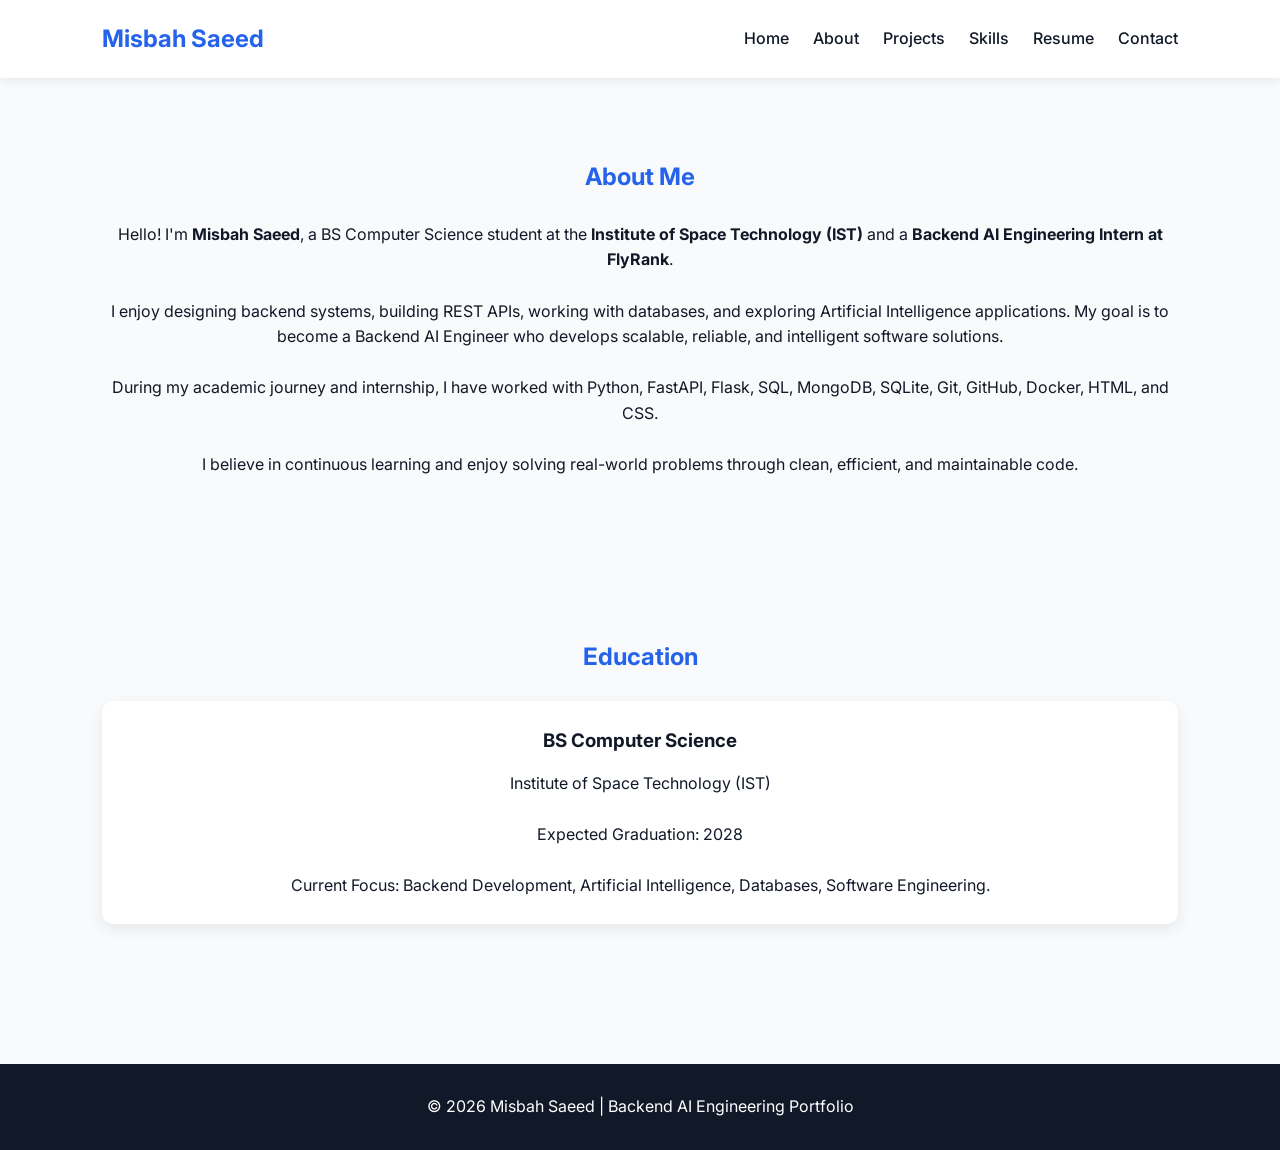
==== about.html @ 646f5def "Update portfolio website with professional content" ====
<!DOCTYPE html>
<html lang="en">
<head>
    <meta charset="UTF-8">
    <meta name="viewport" content="width=device-width, initial-scale=1.0">
    <title>About | Misbah Saeed</title>

    <link rel="stylesheet" href="style.css">

    <link rel="preconnect" href="https://fonts.googleapis.com">
    <link rel="preconnect" href="https://fonts.gstatic.com" crossorigin>

    <link href="https://fonts.googleapis.com/css2?family=Inter:wght@300;400;500;600;700&display=swap" rel="stylesheet">
</head>

<body>

<header>

    <div class="logo">Misbah Saeed</div>

    <nav>
        <a href="index.html">Home</a>
        <a href="about.html">About</a>
        <a href="projects.html">Projects</a>
        <a href="skills.html">Skills</a>
        <a href="resume.html">Resume</a>
        <a href="contact.html">Contact</a>
    </nav>

</header>


<section class="about-preview">

    <h2>About Me</h2>

    <p>

        Hello! I'm <strong>Misbah Saeed</strong>, a BS Computer Science student at the
        <strong>Institute of Space Technology (IST)</strong> and a
        <strong>Backend AI Engineering Intern at FlyRank</strong>.

    </p>

    <br>

    <p>

        I enjoy designing backend systems, building REST APIs, working with
        databases, and exploring Artificial Intelligence applications.

        My goal is to become a Backend AI Engineer who develops scalable,
        reliable, and intelligent software solutions.

    </p>

    <br>

    <p>

        During my academic journey and internship, I have worked with
        Python, FastAPI, Flask, SQL, MongoDB, SQLite, Git, GitHub,
        Docker, HTML, and CSS.

    </p>

    <br>

    <p>

        I believe in continuous learning and enjoy solving real-world
        problems through clean, efficient, and maintainable code.

    </p>

</section>


<section class="featured-projects">

    <h2>Education</h2>

    <div class="card">

        <h3>BS Computer Science</h3>

        <p>

            Institute of Space Technology (IST)

            <br><br>

            Expected Graduation: 2028

            <br><br>

            Current Focus:
            Backend Development,
            Artificial Intelligence,
            Databases,
            Software Engineering.

        </p>

    </div>

</section>


<footer>

    <p>

        © 2026 Misbah Saeed |
        Backend AI Engineering Portfolio

    </p>

</footer>

<script src="script.js"></script>

</body>
</html>
---- style.css ----
*{
    margin:0;
    padding:0;
    box-sizing:border-box;
    font-family:'Inter',sans-serif;
}

body{
    background:#F9FAFB;
    color:#111827;
    line-height:1.6;
}

header{
    display:flex;
    justify-content:space-between;
    align-items:center;
    padding:20px 8%;
    background:#ffffff;
    box-shadow:0 2px 10px rgba(0,0,0,.08);
    position:sticky;
    top:0;
    z-index:1000;
}

.logo{
    font-size:24px;
    font-weight:700;
    color:#2563EB;
}

nav a{
    text-decoration:none;
    margin-left:20px;
    color:#111827;
    font-weight:500;
    transition:.3s;
}

nav a:hover{
    color:#2563EB;
}

.hero{
    min-height:90vh;
    display:flex;
    align-items:center;
    justify-content:center;
    text-align:center;
    padding:50px 8%;
}

.hero h1{
    font-size:52px;
    margin-bottom:10px;
}

.hero h1 span{
    color:#2563EB;
}

.hero h2{
    color:#06B6D4;
    margin-bottom:20px;
}

.hero p{
    max-width:700px;
    margin:auto;
    margin-bottom:30px;
    font-size:18px;
}

.buttons{
    display:flex;
    justify-content:center;
    gap:15px;
    flex-wrap:wrap;
}

.btn{
    background:#2563EB;
    color:white;
    padding:12px 28px;
    text-decoration:none;
    border-radius:8px;
    transition:.3s;
}

.btn:hover{
    background:#1D4ED8;
}

.btn-outline{
    border:2px solid #2563EB;
    color:#2563EB;
    padding:12px 28px;
    text-decoration:none;
    border-radius:8px;
    transition:.3s;
}

.btn-outline:hover{
    background:#2563EB;
    color:white;
}

.about-preview,
.featured-projects,
.skills-preview{
    padding:80px 8%;
    text-align:center;
}

.about-preview h2,
.featured-projects h2,
.skills-preview h2{
    margin-bottom:25px;
    color:#2563EB;
}

.project-grid{
    display:grid;
    grid-template-columns:repeat(auto-fit,minmax(260px,1fr));
    gap:25px;
    margin-top:40px;
}

.card{
    background:white;
    padding:25px;
    border-radius:12px;
    box-shadow:0 5px 15px rgba(0,0,0,.08);
    transition:.3s;
}

.card:hover{
    transform:translateY(-8px);
}

.card h3{
    margin-bottom:15px;
}

.skills{
    display:flex;
    justify-content:center;
    gap:15px;
    flex-wrap:wrap;
    margin-top:30px;
}

.skills span{
    background:#2563EB;
    color:white;
    padding:10px 18px;
    border-radius:25px;
    font-size:15px;
}

footer{
    background:#111827;
    color:white;
    text-align:center;
    padding:30px;
    margin-top:60px;
}

@media(max-width:768px){

header{
    flex-direction:column;
}

nav{
    margin-top:15px;
}

nav a{
    display:inline-block;
    margin:8px;
}

.hero h1{
    font-size:36px;
}

.hero p{
    font-size:16px;
}

}
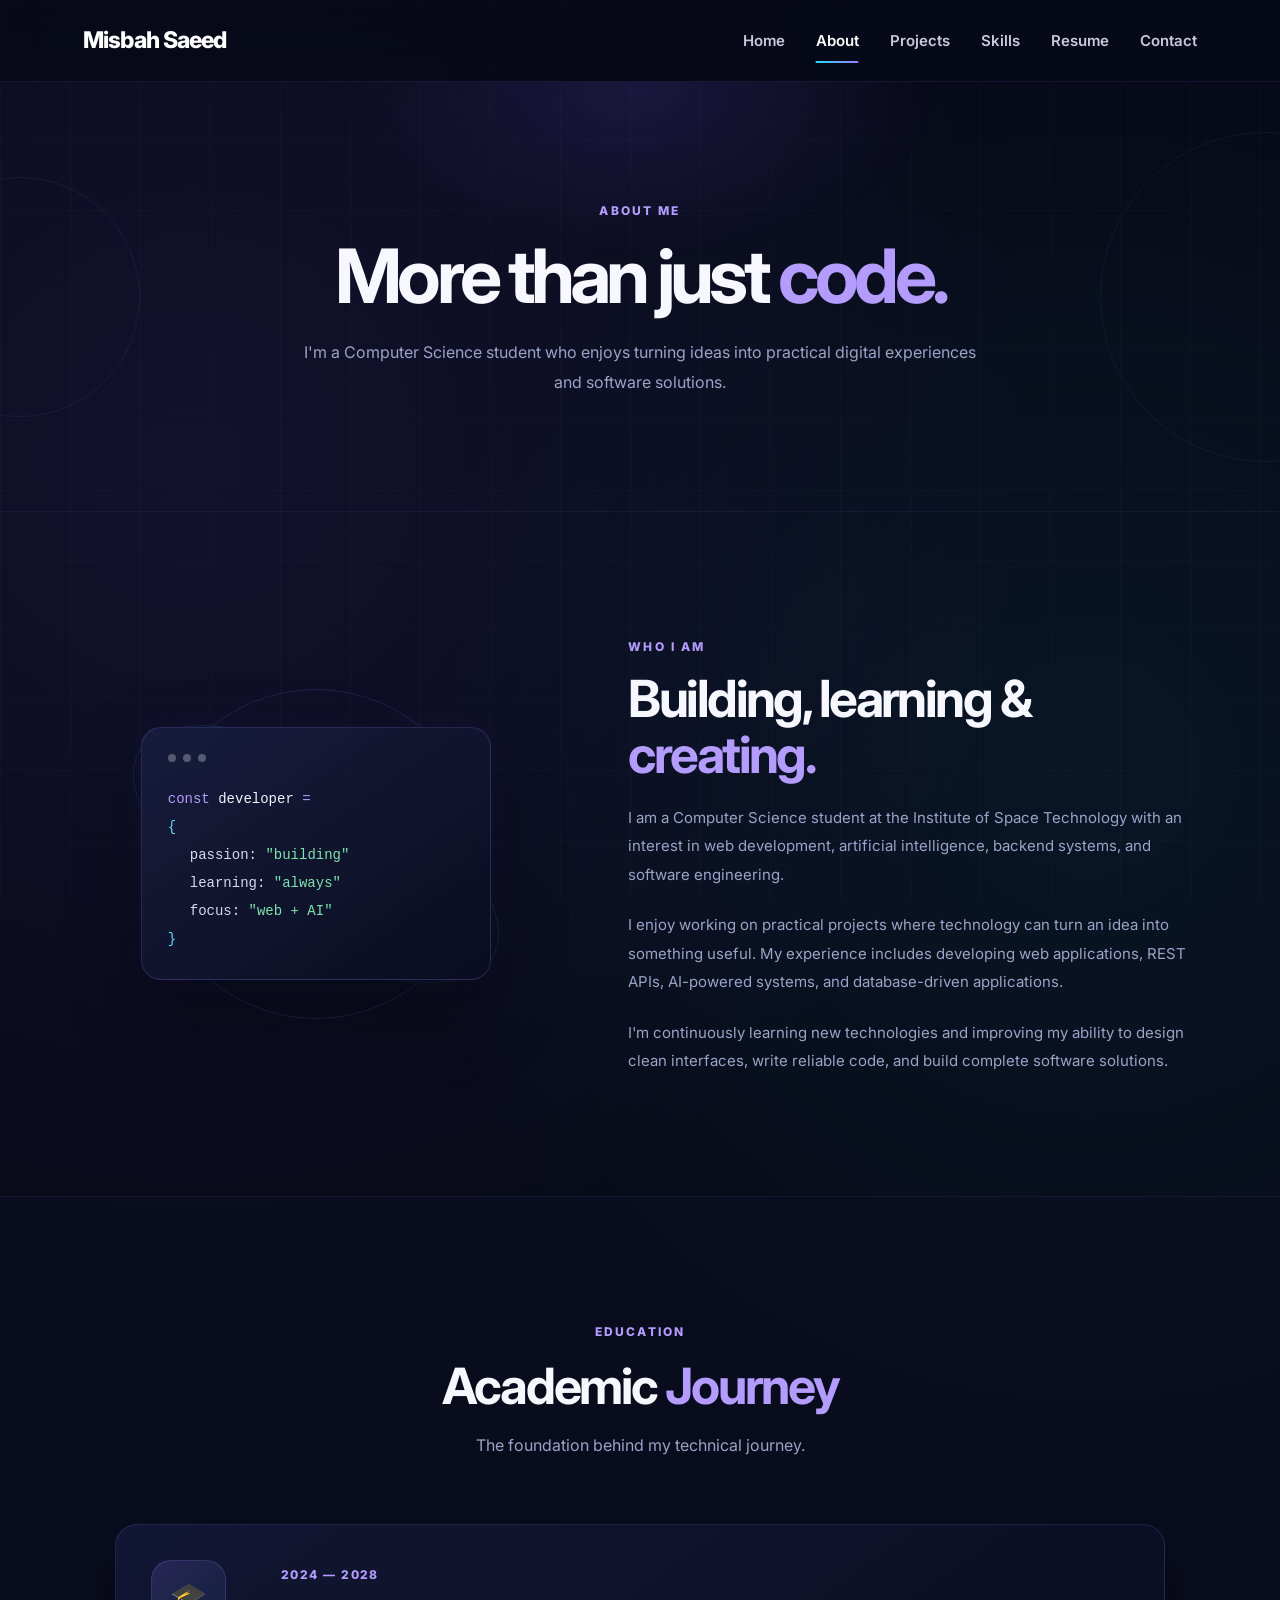
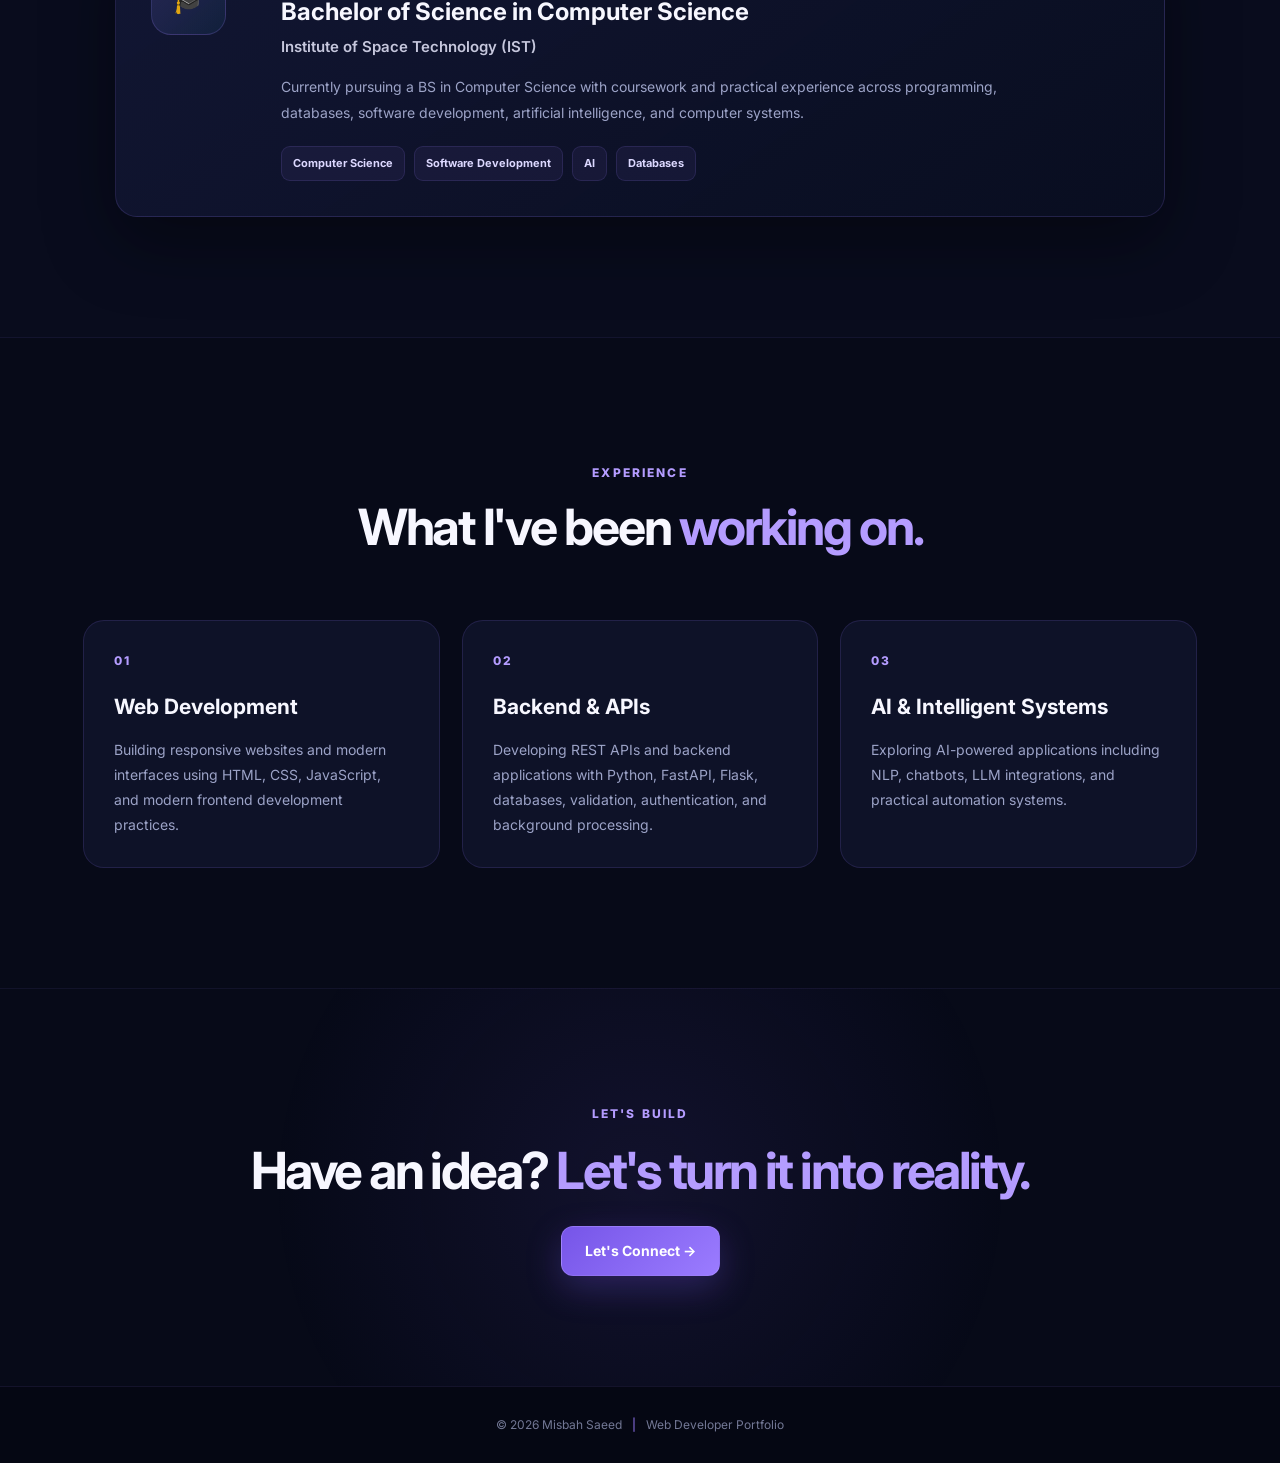
==== commit aa499fe8: "Finalize portfolio design and resume download" ====
--- a/about.html
+++ b/about.html
@@ -1,27 +1,36 @@
 <!DOCTYPE html>
 <html lang="en">
+
 <head>
     <meta charset="UTF-8">
     <meta name="viewport" content="width=device-width, initial-scale=1.0">
+
     <title>About | Misbah Saeed</title>
 
-    <link rel="stylesheet" href="style.css">
+    <meta name="description"
+        content="Learn more about Misbah Saeed, a Computer Science student interested in web development, AI, and software engineering.">
 
     <link rel="preconnect" href="https://fonts.googleapis.com">
     <link rel="preconnect" href="https://fonts.gstatic.com" crossorigin>
 
-    <link href="https://fonts.googleapis.com/css2?family=Inter:wght@300;400;500;600;700&display=swap" rel="stylesheet">
+    <link
+        href="https://fonts.googleapis.com/css2?family=Inter:wght@300;400;500;600;700;800&display=swap"
+        rel="stylesheet">
+
+    <link rel="stylesheet" href="style.css">
 </head>
 
 <body>
 
 <header>
 
-    <div class="logo">Misbah Saeed</div>
+    <a href="index.html" class="logo">
+        Misbah Saeed
+    </a>
 
     <nav>
         <a href="index.html">Home</a>
-        <a href="about.html">About</a>
+        <a href="about.html" class="active">About</a>
         <a href="projects.html">Projects</a>
         <a href="skills.html">Skills</a>
         <a href="resume.html">Resume</a>
@@ -31,95 +40,317 @@
 </header>
 
 
-<section class="about-preview">
-
-    <h2>About Me</h2>
+<main>
+
+    <!-- PAGE HERO -->
+
+    <section class="inner-hero">
+
+        <div class="inner-hero-glow"></div>
+
+        <div class="page-orb orb-a"></div>
+        <div class="page-orb orb-b"></div>
+
+        <div class="inner-hero-content">
+
+            <span class="section-label">
+                ABOUT ME
+            </span>
+
+            <h1>
+                More than just
+                <span>code.</span>
+            </h1>
+
+            <p>
+                I'm a Computer Science student who enjoys turning ideas
+                into practical digital experiences and software solutions.
+            </p>
+
+        </div>
+
+    </section>
+
+
+    <!-- INTRODUCTION -->
+
+    <section class="about-main">
+
+        <div class="about-grid">
+
+            <div class="about-visual">
+
+                <div class="about-orbit orbit-a"></div>
+                <div class="about-orbit orbit-b"></div>
+
+                <div class="code-card">
+
+                    <div class="code-dots">
+                        <span></span>
+                        <span></span>
+                        <span></span>
+                    </div>
+
+                    <div class="code-content">
+                        <span class="code-purple">const</span>
+                        <span class="code-white"> developer </span>
+                        <span class="code-purple">=</span>
+                        <br>
+
+                        <span class="code-blue">{
+                        </span>
+
+                        <br>
+
+                        <span class="code-indent">
+                            passion:
+                            <span class="code-green">
+                                "building"
+                            </span>
+                        </span>
+
+                        <br>
+
+                        <span class="code-indent">
+                            learning:
+                            <span class="code-green">
+                                "always"
+                            </span>
+                        </span>
+
+                        <br>
+
+                        <span class="code-indent">
+                            focus:
+                            <span class="code-green">
+                                "web + AI"
+                            </span>
+                        </span>
+
+                        <br>
+
+                        <span class="code-blue">
+                            }
+                        </span>
+                    </div>
+
+                </div>
+
+            </div>
+
+
+            <div class="about-text">
+
+                <span class="section-label">
+                    WHO I AM
+                </span>
+
+                <h2>
+                    Building, learning &
+                    <span>creating.</span>
+                </h2>
+
+                <p>
+                    I am a Computer Science student at the Institute of
+                    Space Technology with an interest in web development,
+                    artificial intelligence, backend systems, and
+                    software engineering.
+                </p>
+
+                <p>
+                    I enjoy working on practical projects where technology
+                    can turn an idea into something useful. My experience
+                    includes developing web applications, REST APIs,
+                    AI-powered systems, and database-driven applications.
+                </p>
+
+                <p>
+                    I'm continuously learning new technologies and improving
+                    my ability to design clean interfaces, write reliable
+                    code, and build complete software solutions.
+                </p>
+
+            </div>
+
+        </div>
+
+    </section>
+
+
+    <!-- EDUCATION -->
+
+    <section class="education-section">
+
+        <div class="section-heading">
+
+            <span class="section-label">
+                EDUCATION
+            </span>
+
+            <h2>
+                Academic <span>Journey</span>
+            </h2>
+
+            <p>
+                The foundation behind my technical journey.
+            </p>
+
+        </div>
+
+
+        <div class="education-card">
+
+            <div class="education-icon">
+                <span>🎓</span>
+            </div>
+
+            <div class="education-content">
+
+                <span class="education-year">
+                    2024 — 2028
+                </span>
+
+                <h3>
+                    Bachelor of Science in Computer Science
+                </h3>
+
+                <h4>
+                    Institute of Space Technology (IST)
+                </h4>
+
+                <p>
+                    Currently pursuing a BS in Computer Science with
+                    coursework and practical experience across programming,
+                    databases, software development, artificial intelligence,
+                    and computer systems.
+                </p>
+
+                <div class="education-tags">
+                    <span>Computer Science</span>
+                    <span>Software Development</span>
+                    <span>AI</span>
+                    <span>Databases</span>
+                </div>
+
+            </div>
+
+        </div>
+
+    </section>
+
+
+    <!-- EXPERIENCE -->
+
+    <section class="experience-section">
+
+        <div class="section-heading">
+
+            <span class="section-label">
+                EXPERIENCE
+            </span>
+
+            <h2>
+                What I've been
+                <span>working on.</span>
+            </h2>
+
+        </div>
+
+
+        <div class="experience-grid">
+
+            <article class="experience-card">
+
+                <div class="experience-number">
+                    01
+                </div>
+
+                <h3>
+                    Web Development
+                </h3>
+
+                <p>
+                    Building responsive websites and modern interfaces
+                    using HTML, CSS, JavaScript, and modern frontend
+                    development practices.
+                </p>
+
+            </article>
+
+
+            <article class="experience-card">
+
+                <div class="experience-number">
+                    02
+                </div>
+
+                <h3>
+                    Backend & APIs
+                </h3>
+
+                <p>
+                    Developing REST APIs and backend applications with
+                    Python, FastAPI, Flask, databases, validation,
+                    authentication, and background processing.
+                </p>
+
+            </article>
+
+
+            <article class="experience-card">
+
+                <div class="experience-number">
+                    03
+                </div>
+
+                <h3>
+                    AI & Intelligent Systems
+                </h3>
+
+                <p>
+                    Exploring AI-powered applications including NLP,
+                    chatbots, LLM integrations, and practical automation
+                    systems.
+                </p>
+
+            </article>
+
+        </div>
+
+    </section>
+
+
+    <!-- CTA -->
+
+    <section class="page-cta">
+
+        <span class="section-label">
+            LET'S BUILD
+        </span>
+
+        <h2>
+            Have an idea?
+            <span>Let's turn it into reality.</span>
+        </h2>
+
+        <a href="contact.html" class="btn">
+            Let's Connect →
+        </a>
+
+    </section>
+
+</main>
+
+
+<footer>
 
     <p>
-
-        Hello! I'm <strong>Misbah Saeed</strong>, a BS Computer Science student at the
-        <strong>Institute of Space Technology (IST)</strong> and a
-        <strong>Backend AI Engineering Intern at FlyRank</strong>.
-
+        © 2026 Misbah Saeed
+        <span>|</span>
+        Web Developer Portfolio
     </p>
 
-    <br>
-
-    <p>
-
-        I enjoy designing backend systems, building REST APIs, working with
-        databases, and exploring Artificial Intelligence applications.
-
-        My goal is to become a Backend AI Engineer who develops scalable,
-        reliable, and intelligent software solutions.
-
-    </p>
-
-    <br>
-
-    <p>
-
-        During my academic journey and internship, I have worked with
-        Python, FastAPI, Flask, SQL, MongoDB, SQLite, Git, GitHub,
-        Docker, HTML, and CSS.
-
-    </p>
-
-    <br>
-
-    <p>
-
-        I believe in continuous learning and enjoy solving real-world
-        problems through clean, efficient, and maintainable code.
-
-    </p>
-
-</section>
-
-
-<section class="featured-projects">
-
-    <h2>Education</h2>
-
-    <div class="card">
-
-        <h3>BS Computer Science</h3>
-
-        <p>
-
-            Institute of Space Technology (IST)
-
-            <br><br>
-
-            Expected Graduation: 2028
-
-            <br><br>
-
-            Current Focus:
-            Backend Development,
-            Artificial Intelligence,
-            Databases,
-            Software Engineering.
-
-        </p>
-
-    </div>
-
-</section>
-
-
-<footer>
-
-    <p>
-
-        © 2026 Misbah Saeed |
-        Backend AI Engineering Portfolio
-
-    </p>
-
 </footer>
-
-<script src="script.js"></script>
 
 </body>
 </html>
--- a/style.css
+++ b/style.css
@@ -1,192 +1,3698 @@
-*{
-    margin:0;
-    padding:0;
-    box-sizing:border-box;
-    font-family:'Inter',sans-serif;
-}
-
-body{
-    background:#F9FAFB;
-    color:#111827;
-    line-height:1.6;
-}
-
-header{
-    display:flex;
-    justify-content:space-between;
-    align-items:center;
-    padding:20px 8%;
-    background:#ffffff;
-    box-shadow:0 2px 10px rgba(0,0,0,.08);
-    position:sticky;
-    top:0;
-    z-index:1000;
-}
-
-.logo{
-    font-size:24px;
-    font-weight:700;
-    color:#2563EB;
-}
-
-nav a{
-    text-decoration:none;
-    margin-left:20px;
-    color:#111827;
-    font-weight:500;
-    transition:.3s;
-}
-
-nav a:hover{
-    color:#2563EB;
-}
-
-.hero{
-    min-height:90vh;
-    display:flex;
-    align-items:center;
-    justify-content:center;
-    text-align:center;
-    padding:50px 8%;
-}
-
-.hero h1{
-    font-size:52px;
-    margin-bottom:10px;
-}
-
-.hero h1 span{
-    color:#2563EB;
-}
-
-.hero h2{
-    color:#06B6D4;
-    margin-bottom:20px;
-}
-
-.hero p{
-    max-width:700px;
-    margin:auto;
-    margin-bottom:30px;
-    font-size:18px;
-}
-
-.buttons{
-    display:flex;
-    justify-content:center;
-    gap:15px;
-    flex-wrap:wrap;
-}
-
-.btn{
-    background:#2563EB;
-    color:white;
-    padding:12px 28px;
-    text-decoration:none;
-    border-radius:8px;
-    transition:.3s;
-}
-
-.btn:hover{
-    background:#1D4ED8;
-}
-
-.btn-outline{
-    border:2px solid #2563EB;
-    color:#2563EB;
-    padding:12px 28px;
-    text-decoration:none;
-    border-radius:8px;
-    transition:.3s;
-}
-
-.btn-outline:hover{
-    background:#2563EB;
-    color:white;
-}
-
-.about-preview,
-.featured-projects,
-.skills-preview{
-    padding:80px 8%;
-    text-align:center;
-}
-
-.about-preview h2,
-.featured-projects h2,
-.skills-preview h2{
-    margin-bottom:25px;
-    color:#2563EB;
-}
-
-.project-grid{
-    display:grid;
-    grid-template-columns:repeat(auto-fit,minmax(260px,1fr));
-    gap:25px;
-    margin-top:40px;
-}
-
-.card{
-    background:white;
-    padding:25px;
-    border-radius:12px;
-    box-shadow:0 5px 15px rgba(0,0,0,.08);
-    transition:.3s;
-}
-
-.card:hover{
-    transform:translateY(-8px);
-}
-
-.card h3{
-    margin-bottom:15px;
-}
-
-.skills{
-    display:flex;
-    justify-content:center;
-    gap:15px;
-    flex-wrap:wrap;
-    margin-top:30px;
-}
-
-.skills span{
-    background:#2563EB;
-    color:white;
-    padding:10px 18px;
-    border-radius:25px;
-    font-size:15px;
-}
-
-footer{
-    background:#111827;
-    color:white;
-    text-align:center;
-    padding:30px;
-    margin-top:60px;
-}
-
-@media(max-width:768px){
-
-header{
-    flex-direction:column;
-}
-
-nav{
-    margin-top:15px;
-}
-
-nav a{
-    display:inline-block;
-    margin:8px;
-}
-
-.hero h1{
-    font-size:36px;
-}
-
-.hero p{
-    font-size:16px;
-}
-
+/* =========================================================
+   MISBAH SAEED PORTFOLIO
+   FINAL STYLE SHEET
+   ========================================================= */
+
+/* =========================================================
+   ROOT
+   ========================================================= */
+
+:root {
+    --bg: #070a18;
+    --bg-soft: #0b0f24;
+    --bg-card: rgba(18, 23, 49, 0.72);
+
+    --purple: #9b7cff;
+    --purple-light: #b49cff;
+    --purple-dark: #7655e8;
+
+    --blue: #27d9ff;
+    --blue-dark: #18a9d1;
+
+    --text: #f7f7ff;
+    --text-soft: #d5d6e8;
+    --muted: #9ca3c7;
+
+    --border: rgba(155, 124, 255, 0.20);
+    --border-blue: rgba(39, 217, 255, 0.20);
+
+    --shadow:
+        0 25px 70px rgba(0, 0, 0, 0.40);
+
+    --glow-purple:
+        0 0 45px rgba(155, 124, 255, 0.25);
+
+    --glow-blue:
+        0 0 45px rgba(39, 217, 255, 0.18);
+}
+
+
+/* =========================================================
+   RESET
+   ========================================================= */
+
+* {
+    margin: 0;
+    padding: 0;
+    box-sizing: border-box;
+}
+
+html {
+    scroll-behavior: smooth;
+}
+
+body {
+    font-family: "Inter", sans-serif;
+    background:
+        radial-gradient(
+            circle at 15% 15%,
+            rgba(118, 85, 232, 0.10),
+            transparent 30%
+        ),
+        radial-gradient(
+            circle at 85% 25%,
+            rgba(39, 217, 255, 0.06),
+            transparent 28%
+        ),
+        var(--bg);
+
+    color: var(--text);
+    line-height: 1.7;
+    min-height: 100vh;
+    overflow-x: hidden;
+
+    -webkit-font-smoothing: antialiased;
+}
+
+body::before {
+    content: "";
+    position: fixed;
+    inset: 0;
+
+    background-image:
+        linear-gradient(
+            rgba(255, 255, 255, 0.018) 1px,
+            transparent 1px
+        ),
+        linear-gradient(
+            90deg,
+            rgba(255, 255, 255, 0.018) 1px,
+            transparent 1px
+        );
+
+    background-size: 70px 70px;
+
+    pointer-events: none;
+    z-index: -2;
+}
+
+a {
+    color: inherit;
+    text-decoration: none;
+}
+
+button,
+input {
+    font-family: inherit;
+}
+
+img {
+    max-width: 100%;
+}
+
+::selection {
+    background: rgba(155, 124, 255, 0.35);
+    color: #fff;
+}
+
+
+/* =========================================================
+   PAGE ANIMATION
+   ========================================================= */
+
+body {
+    animation: pageFade 0.55s ease;
+}
+
+@keyframes pageFade {
+    from {
+        opacity: 0;
+        transform: translateY(8px);
+    }
+
+    to {
+        opacity: 1;
+        transform: translateY(0);
+    }
+}
+
+
+/* =========================================================
+   HEADER
+   ========================================================= */
+
+.site-header,
+header {
+    width: 100%;
+    height: 82px;
+
+    display: flex;
+    align-items: center;
+    justify-content: space-between;
+
+    padding: 0 6.5%;
+
+    position: relative;
+    z-index: 100;
+
+    background: rgba(7, 10, 24, 0.78);
+    border-bottom: 1px solid rgba(155, 124, 255, 0.12);
+
+    backdrop-filter: blur(18px);
+    -webkit-backdrop-filter: blur(18px);
+}
+
+.logo {
+    font-size: 23px;
+    font-weight: 800;
+    letter-spacing: -0.04em;
+
+    color: #fff;
+
+    transition: 0.3s ease;
+}
+
+.logo span {
+    color: var(--purple);
+}
+
+.logo:hover {
+    transform: translateY(-2px);
+    color: var(--purple-light);
+}
+
+nav {
+    display: flex;
+    align-items: center;
+    gap: 31px;
+}
+
+nav a {
+    position: relative;
+
+    color: #c8c9dc;
+
+    font-size: 15px;
+    font-weight: 600;
+
+    transition:
+        color 0.3s ease,
+        transform 0.3s ease;
+}
+
+nav a::after {
+    content: "";
+
+    position: absolute;
+    left: 50%;
+    bottom: -10px;
+
+    width: 0;
+    height: 2px;
+
+    transform: translateX(-50%);
+
+    background: linear-gradient(
+        90deg,
+        var(--blue),
+        var(--purple)
+    );
+
+    border-radius: 20px;
+
+    transition: width 0.3s ease;
+}
+
+nav a:hover {
+    color: #fff;
+    transform: translateY(-1px);
+}
+
+nav a:hover::after,
+nav a.active::after {
+    width: 100%;
+}
+
+nav a.active {
+    color: #fff;
+}
+
+
+/* =========================================================
+   COMMON
+   ========================================================= */
+
+main {
+    width: 100%;
+}
+
+section {
+    position: relative;
+}
+
+.section-label {
+    display: inline-block;
+
+    color: var(--purple-light);
+
+    font-size: 12px;
+    font-weight: 800;
+
+    letter-spacing: 0.18em;
+    text-transform: uppercase;
+}
+
+.section-heading {
+    width: 100%;
+    max-width: 850px;
+
+    margin: 0 auto 65px;
+
+    text-align: center;
+}
+
+.section-heading h2 {
+    margin-top: 14px;
+
+    font-size: clamp(34px, 4vw, 50px);
+    line-height: 1.12;
+    letter-spacing: -0.045em;
+}
+
+.section-heading h2 span {
+    color: var(--purple-light);
+}
+
+.section-heading p {
+    max-width: 650px;
+
+    margin: 18px auto 0;
+
+    color: var(--muted);
+    font-size: 16px;
+}
+
+
+/* =========================================================
+   BUTTONS
+   ========================================================= */
+
+.btn,
+.btn-outline {
+    display: inline-flex;
+    align-items: center;
+    justify-content: center;
+
+    min-height: 50px;
+
+    padding: 0 23px;
+
+    border-radius: 12px;
+
+    font-size: 14px;
+    font-weight: 700;
+
+    transition:
+        transform 0.3s ease,
+        box-shadow 0.3s ease,
+        border-color 0.3s ease,
+        background 0.3s ease;
+}
+
+.btn {
+    color: #fff;
+
+    background:
+        linear-gradient(
+            135deg,
+            var(--purple-dark),
+            var(--purple)
+        );
+
+    box-shadow:
+        0 12px 35px rgba(118, 85, 232, 0.28);
+
+    border: 1px solid rgba(180, 156, 255, 0.35);
+}
+
+.btn:hover {
+    transform: translateY(-3px);
+
+    box-shadow:
+        0 18px 45px rgba(118, 85, 232, 0.42);
+}
+
+.btn-outline {
+    color: #e7e5ff;
+
+    background: rgba(255, 255, 255, 0.025);
+
+    border: 1px solid rgba(155, 124, 255, 0.28);
+}
+
+.btn-outline:hover {
+    transform: translateY(-3px);
+
+    border-color: var(--purple);
+
+    background: rgba(155, 124, 255, 0.08);
+
+    box-shadow:
+        0 12px 35px rgba(118, 85, 232, 0.15);
+}
+
+
+/* =========================================================
+   HOME — HERO
+   ========================================================= */
+
+.hero {
+    min-height: calc(100vh - 82px);
+
+    padding: 65px 6.5% 70px;
+
+    display: flex;
+    align-items: center;
+
+    position: relative;
+    overflow: hidden;
+}
+
+.hero::before {
+    content: "";
+
+    position: absolute;
+
+    width: 600px;
+    height: 600px;
+
+    top: -230px;
+    left: -200px;
+
+    background:
+        radial-gradient(
+            circle,
+            rgba(118, 85, 232, 0.14),
+            transparent 70%
+        );
+
+    pointer-events: none;
+}
+
+.hero::after {
+    content: "";
+
+    position: absolute;
+
+    width: 550px;
+    height: 550px;
+
+    right: -220px;
+    bottom: -260px;
+
+    background:
+        radial-gradient(
+            circle,
+            rgba(39, 217, 255, 0.08),
+            transparent 70%
+        );
+
+    pointer-events: none;
+}
+
+
+/* IMPORTANT:
+   Desktop = text LEFT + 3D object RIGHT
+*/
+
+.hero-content {
+    width: 100%;
+    max-width: 1240px;
+
+    margin: 0 auto;
+
+    display: grid;
+
+    grid-template-columns:
+        minmax(0, 1fr)
+        minmax(460px, 0.9fr);
+
+    align-items: center;
+
+    gap: 55px;
+
+    position: relative;
+    z-index: 5;
+}
+
+.hero-text {
+    grid-column: 1;
+
+    position: relative;
+    z-index: 10;
+}
+
+.hero-label {
+    display: inline-flex;
+    align-items: center;
+
+    margin-bottom: 22px;
+
+    color: var(--blue);
+
+    font-size: 12px;
+    font-weight: 800;
+
+    letter-spacing: 0.17em;
+}
+
+.hero-label::before {
+    content: "";
+
+    width: 30px;
+    height: 1px;
+
+    margin-right: 12px;
+
+    background: var(--blue);
+
+    box-shadow:
+        0 0 12px rgba(39, 217, 255, 0.65);
+}
+
+.hero h1 {
+    max-width: 720px;
+
+    font-size: clamp(55px, 6vw, 82px);
+
+    line-height: 0.98;
+
+    letter-spacing: -0.065em;
+
+    font-weight: 800;
+}
+
+.hero h1 span {
+    display: block;
+
+    background:
+        linear-gradient(
+            135deg,
+            #fff 0%,
+            var(--purple-light) 50%,
+            var(--blue) 100%
+        );
+
+    background-clip: text;
+    -webkit-background-clip: text;
+
+    color: transparent;
+    -webkit-text-fill-color: transparent;
+}
+
+.hero h2 {
+    max-width: 700px;
+
+    margin-top: 30px;
+
+    font-size: clamp(22px, 2.2vw, 31px);
+
+    line-height: 1.4;
+
+    font-weight: 600;
+
+    color: #e9e9f7;
+}
+
+.hero-description {
+    max-width: 670px;
+
+    margin-top: 24px;
+
+    color: var(--muted);
+
+    font-size: 15px;
+
+    line-height: 1.9;
+}
+
+.buttons {
+    display: flex;
+    align-items: center;
+    flex-wrap: wrap;
+
+    gap: 14px;
+
+    margin-top: 32px;
+}
+
+.text-link {
+    color: var(--purple-light);
+
+    font-size: 14px;
+    font-weight: 700;
+
+    padding: 10px 4px;
+
+    transition:
+        color 0.3s ease,
+        transform 0.3s ease;
+}
+
+.text-link:hover {
+    color: var(--blue);
+    transform: translateX(3px);
+}
+
+
+/* =========================================================
+   HERO 3D VISUAL
+   ========================================================= */
+
+.hero-visual {
+    grid-column: 2;
+
+    width: 100%;
+    height: 540px;
+
+    display: flex;
+    align-items: center;
+    justify-content: center;
+
+    position: relative;
+
+    isolation: isolate;
+}
+
+.hero-visual::before {
+    content: "";
+
+    position: absolute;
+
+    width: 380px;
+    height: 380px;
+
+    border-radius: 50%;
+
+    background:
+        radial-gradient(
+            circle,
+            rgba(155, 124, 255, 0.20),
+            rgba(39, 217, 255, 0.04) 45%,
+            transparent 72%
+        );
+
+    filter: blur(15px);
+
+    z-index: -1;
+
+    animation: visualGlow 5s ease-in-out infinite;
+}
+
+@keyframes visualGlow {
+    0%,
+    100% {
+        transform: scale(1);
+        opacity: 0.75;
+    }
+
+    50% {
+        transform: scale(1.08);
+        opacity: 1;
+    }
+}
+
+.tech-orb {
+    width: 180px;
+    height: 180px;
+
+    position: relative;
+
+    display: flex;
+    align-items: center;
+    justify-content: center;
+
+    border-radius: 42%;
+
+    transform: rotate(18deg);
+
+    background:
+        radial-gradient(
+            circle at 30% 25%,
+            rgba(255, 255, 255, 0.34),
+            transparent 25%
+        ),
+        linear-gradient(
+            145deg,
+            rgba(180, 156, 255, 0.92),
+            rgba(103, 74, 202, 0.82)
+        );
+
+    border: 1px solid rgba(255, 255, 255, 0.25);
+
+    box-shadow:
+        inset -18px -20px 35px rgba(37, 21, 105, 0.40),
+        inset 15px 14px 30px rgba(255, 255, 255, 0.10),
+        0 0 55px rgba(155, 124, 255, 0.38);
+
+    animation:
+        orbFloat 5s ease-in-out infinite,
+        orbRotate 14s linear infinite;
+}
+
+@keyframes orbFloat {
+    0%,
+    100% {
+        translate: 0 0;
+    }
+
+    50% {
+        translate: 0 -14px;
+    }
+}
+
+@keyframes orbRotate {
+    0% {
+        rotate: 0deg;
+    }
+
+    100% {
+        rotate: 360deg;
+    }
+}
+
+.orb-core {
+    width: 105px;
+    height: 105px;
+
+    display: flex;
+    align-items: center;
+    justify-content: center;
+
+    border-radius: 50%;
+
+    color: #fff;
+
+    background:
+        radial-gradient(
+            circle at 35% 30%,
+            rgba(255, 255, 255, 0.25),
+            rgba(30, 22, 76, 0.20) 65%
+        );
+
+    border: 1px solid rgba(255, 255, 255, 0.20);
+
+    font-size: 28px;
+    font-weight: 800;
+
+    text-shadow:
+        0 0 18px rgba(255, 255, 255, 0.7);
+
+    transform: rotate(-18deg);
+
+    box-shadow:
+        inset 0 0 30px rgba(255, 255, 255, 0.08);
+}
+
+.orb-ring {
+    position: absolute;
+
+    border-radius: 50%;
+
+    pointer-events: none;
+}
+
+.ring-one {
+    inset: -70px;
+
+    border:
+        1px solid rgba(155, 124, 255, 0.42);
+
+    transform: rotate(55deg);
+
+    animation:
+        ringOne 8s linear infinite;
+}
+
+.ring-two {
+    inset: -95px;
+
+    border:
+        1px solid rgba(39, 217, 255, 0.28);
+
+    transform:
+        rotate(-30deg)
+        scaleY(0.48);
+
+    animation:
+        ringTwo 11s linear infinite;
+}
+
+@keyframes ringOne {
+    from {
+        transform: rotate(0deg) scaleY(0.55);
+    }
+
+    to {
+        transform: rotate(360deg) scaleY(0.55);
+    }
+}
+
+@keyframes ringTwo {
+    from {
+        transform: rotate(0deg) scaleY(0.48);
+    }
+
+    to {
+        transform: rotate(-360deg) scaleY(0.48);
+    }
+}
+
+.orbit {
+    position: absolute;
+
+    border-radius: 50%;
+
+    pointer-events: none;
+}
+
+.orbit-one {
+    width: 360px;
+    height: 360px;
+
+    border:
+        1px solid rgba(155, 124, 255, 0.25);
+
+    animation:
+        orbitOne 12s linear infinite;
+}
+
+.orbit-two {
+    width: 420px;
+    height: 180px;
+
+    border:
+        1px solid rgba(39, 217, 255, 0.19);
+
+    transform: rotate(18deg);
+
+    animation:
+        orbitTwo 10s linear infinite;
+}
+
+.orbit-three {
+    width: 180px;
+    height: 420px;
+
+    border:
+        1px solid rgba(39, 217, 255, 0.15);
+
+    transform: rotate(-18deg);
+
+    animation:
+        orbitThree 14s linear infinite;
+}
+
+@keyframes orbitOne {
+    from {
+        transform: rotate(0deg);
+    }
+
+    to {
+        transform: rotate(360deg);
+    }
+}
+
+@keyframes orbitTwo {
+    from {
+        transform: rotate(18deg);
+    }
+
+    to {
+        transform: rotate(378deg);
+    }
+}
+
+@keyframes orbitThree {
+    from {
+        transform: rotate(-18deg);
+    }
+
+    to {
+        transform: rotate(342deg);
+    }
+}
+
+.floating-card {
+    position: absolute;
+
+    display: flex;
+    align-items: center;
+    justify-content: center;
+
+    width: 55px;
+    height: 43px;
+
+    border-radius: 10px;
+
+    background:
+        rgba(13, 17, 40, 0.86);
+
+    border:
+        1px solid rgba(155, 124, 255, 0.25);
+
+    box-shadow:
+        0 15px 35px rgba(0, 0, 0, 0.35);
+
+    backdrop-filter: blur(10px);
+
+    color: #e9e6ff;
+
+    font-size: 11px;
+    font-weight: 800;
+
+    letter-spacing: 0.04em;
+
+    z-index: 5;
+}
+
+.card-top {
+    top: 105px;
+    right: 12%;
+}
+
+.card-bottom {
+    bottom: 105px;
+    left: 12%;
+}
+
+.card-top::before,
+.card-bottom::before {
+    content: "";
+
+    position: absolute;
+
+    width: 6px;
+    height: 6px;
+
+    border-radius: 50%;
+
+    background: var(--blue);
+
+    box-shadow:
+        0 0 15px rgba(39, 217, 255, 0.8);
+}
+
+.card-top::before {
+    top: -26px;
+    right: -15px;
+}
+
+.card-bottom::before {
+    bottom: -16px;
+    left: -14px;
+
+    background: var(--purple-light);
+
+    box-shadow:
+        0 0 15px rgba(155, 124, 255, 0.8);
+}
+
+
+/* =========================================================
+   HERO DECORATIVE SHAPES
+   ========================================================= */
+
+.hero-shape {
+    position: absolute;
+
+    border-radius: 50%;
+
+    pointer-events: none;
+}
+
+.shape-one {
+    width: 7px;
+    height: 7px;
+
+    top: 26%;
+    right: 47%;
+
+    background: var(--blue);
+
+    box-shadow:
+        0 0 18px rgba(39, 217, 255, 0.8);
+
+    animation: particleFloat 4s ease-in-out infinite;
+}
+
+.shape-two {
+    width: 5px;
+    height: 5px;
+
+    top: 61%;
+    right: 34%;
+
+    background: var(--purple-light);
+
+    box-shadow:
+        0 0 18px rgba(155, 124, 255, 0.8);
+
+    animation: particleFloat 5s ease-in-out infinite reverse;
+}
+
+.shape-three {
+    width: 3px;
+    height: 3px;
+
+    bottom: 18%;
+    right: 49%;
+
+    background: var(--blue);
+
+    box-shadow:
+        0 0 14px rgba(39, 217, 255, 0.8);
+}
+
+@keyframes particleFloat {
+    0%,
+    100% {
+        transform: translateY(0);
+    }
+
+    50% {
+        transform: translateY(-15px);
+    }
+}
+
+
+/* =========================================================
+   HOME — ABOUT PREVIEW
+   ========================================================= */
+
+.about-preview {
+    padding: 120px 6.5%;
+
+    border-top:
+        1px solid rgba(155, 124, 255, 0.08);
+
+    border-bottom:
+        1px solid rgba(155, 124, 255, 0.08);
+
+    background:
+        linear-gradient(
+            180deg,
+            rgba(10, 14, 34, 0.5),
+            rgba(7, 10, 24, 0.85)
+        );
+}
+
+.about-preview-inner {
+    max-width: 850px;
+
+    margin: 0 auto;
+
+    text-align: center;
+}
+
+.about-preview h2 {
+    margin-top: 15px;
+
+    font-size: clamp(36px, 4.5vw, 58px);
+
+    line-height: 1.08;
+
+    letter-spacing: -0.05em;
+}
+
+.about-preview h2 span {
+    color: var(--purple-light);
+}
+
+.about-preview p {
+    max-width: 720px;
+
+    margin: 23px auto 0;
+
+    color: var(--muted);
+
+    font-size: 16px;
+
+    line-height: 1.9;
+}
+
+.about-preview p + p {
+    margin-top: 12px;
+}
+
+.about-link {
+    display: inline-flex;
+
+    align-items: center;
+    gap: 8px;
+
+    margin-top: 27px;
+
+    color: var(--purple-light);
+
+    font-size: 14px;
+    font-weight: 700;
+
+    transition:
+        gap 0.3s ease,
+        color 0.3s ease;
+}
+
+.about-link:hover {
+    gap: 13px;
+    color: var(--blue);
+}
+
+
+/* =========================================================
+   FEATURED PROJECTS
+   ========================================================= */
+
+.featured-projects {
+    padding: 120px 6.5%;
+}
+
+.project-grid {
+    width: 100%;
+    max-width: 1200px;
+
+    margin: 0 auto;
+
+    display: grid;
+
+    grid-template-columns:
+        repeat(3, minmax(0, 1fr));
+
+    gap: 22px;
+}
+
+.card,
+.project-card {
+    position: relative;
+
+    padding: 30px;
+
+    border-radius: 22px;
+
+    background:
+        linear-gradient(
+            145deg,
+            rgba(21, 27, 58, 0.78),
+            rgba(11, 15, 35, 0.84)
+        );
+
+    border:
+        1px solid rgba(155, 124, 255, 0.15);
+
+    box-shadow:
+        0 20px 55px rgba(0, 0, 0, 0.22);
+
+    overflow: hidden;
+
+    transition:
+        transform 0.35s ease,
+        border-color 0.35s ease,
+        box-shadow 0.35s ease;
+}
+
+.card::before,
+.project-card::before {
+    content: "";
+
+    position: absolute;
+
+    top: 0;
+    left: 0;
+
+    width: 100%;
+    height: 2px;
+
+    background:
+        linear-gradient(
+            90deg,
+            var(--purple),
+            var(--blue)
+        );
+
+    opacity: 0.65;
+}
+
+.card:hover,
+.project-card:hover {
+    transform: translateY(-8px);
+
+    border-color:
+        rgba(155, 124, 255, 0.35);
+
+    box-shadow:
+        0 30px 70px rgba(0, 0, 0, 0.36),
+        0 0 35px rgba(118, 85, 232, 0.10);
+}
+
+.card-number {
+    margin-bottom: 22px;
+
+    color: var(--purple-light);
+
+    font-size: 12px;
+    font-weight: 800;
+
+    letter-spacing: 0.15em;
+}
+
+.card h3 {
+    min-height: 65px;
+
+    font-size: 20px;
+    line-height: 1.35;
+
+    letter-spacing: -0.025em;
+}
+
+.card p {
+    margin-top: 17px;
+
+    color: var(--muted);
+
+    font-size: 14px;
+
+    line-height: 1.8;
+}
+
+.tech-tags {
+    display: flex;
+    flex-wrap: wrap;
+
+    gap: 8px;
+
+    margin-top: 24px;
+}
+
+.tech-tags span {
+    padding: 6px 10px;
+
+    border-radius: 8px;
+
+    color: #d9d4ff;
+
+    background:
+        rgba(155, 124, 255, 0.07);
+
+    border:
+        1px solid rgba(155, 124, 255, 0.15);
+
+    font-size: 11px;
+    font-weight: 700;
+}
+
+.card-link {
+    display: inline-flex;
+
+    margin-top: 25px;
+
+    color: var(--purple-light);
+
+    font-size: 13px;
+    font-weight: 700;
+
+    transition:
+        color 0.3s ease,
+        transform 0.3s ease;
+}
+
+.card-link:hover {
+    color: var(--blue);
+    transform: translateX(4px);
+}
+
+
+/* CENTERED VIEW ALL PROJECTS */
+
+.project-view-all {
+    width: 100%;
+
+    display: flex;
+    justify-content: center;
+    align-items: center;
+
+    margin-top: 55px;
+}
+
+
+/* =========================================================
+   HOME — SKILLS PREVIEW
+   ========================================================= */
+
+.skills-preview {
+    padding: 120px 6.5%;
+
+    background:
+        linear-gradient(
+            180deg,
+            rgba(11, 15, 35, 0.82),
+            rgba(7, 10, 24, 0.95)
+        );
+
+    border-top:
+        1px solid rgba(155, 124, 255, 0.08);
+}
+
+.skills {
+    width: 100%;
+    max-width: 1000px;
+
+    margin: 0 auto;
+
+    display: flex;
+    flex-wrap: wrap;
+
+    justify-content: center;
+
+    gap: 13px;
+}
+
+.skills span {
+    padding: 11px 17px;
+
+    border-radius: 12px;
+
+    color: #eeeaff;
+
+    background:
+        linear-gradient(
+            135deg,
+            rgba(155, 124, 255, 0.11),
+            rgba(39, 217, 255, 0.045)
+        );
+
+    border:
+        1px solid rgba(155, 124, 255, 0.23);
+
+    box-shadow:
+        inset 0 0 20px rgba(155, 124, 255, 0.025);
+
+    font-size: 13px;
+    font-weight: 700;
+
+    transition:
+        transform 0.3s ease,
+        border-color 0.3s ease,
+        color 0.3s ease,
+        box-shadow 0.3s ease;
+}
+
+.skills span:hover {
+    transform: translateY(-4px);
+
+    color: #fff;
+
+    border-color:
+        rgba(39, 217, 255, 0.48);
+
+    box-shadow:
+        0 10px 30px rgba(39, 217, 255, 0.08);
+}
+
+
+/* =========================================================
+   AI ASSISTANT
+   ========================================================= */
+
+.ai-assistant {
+    padding: 125px 6.5%;
+
+    background:
+        radial-gradient(
+            circle at center,
+            rgba(118, 85, 232, 0.08),
+            transparent 48%
+        );
+}
+
+.ai-container {
+    width: 100%;
+    max-width: 1050px;
+
+    margin: 0 auto;
+
+    text-align: center;
+}
+
+.ai-label {
+    display: inline-block;
+
+    color: var(--blue);
+
+    font-size: 12px;
+    font-weight: 800;
+
+    letter-spacing: 0.18em;
+}
+
+.ai-container h2 {
+    margin-top: 13px;
+
+    font-size: clamp(36px, 4vw, 52px);
+
+    letter-spacing: -0.045em;
+}
+
+.ai-description {
+    max-width: 650px;
+
+    margin: 15px auto 35px;
+
+    color: var(--muted);
+
+    font-size: 15px;
+}
+
+
+/* LARGER CHAT AREA */
+
+.chat-box {
+    width: 100%;
+
+    min-height: 430px;
+
+    padding: 26px;
+
+    display: flex;
+    flex-direction: column;
+
+    border-radius: 24px;
+
+    text-align: left;
+
+    background:
+        linear-gradient(
+            145deg,
+            rgba(19, 24, 53, 0.92),
+            rgba(9, 13, 31, 0.96)
+        );
+
+    border:
+        1px solid rgba(155, 124, 255, 0.20);
+
+    box-shadow:
+        0 30px 80px rgba(0, 0, 0, 0.35),
+        0 0 50px rgba(118, 85, 232, 0.07);
+
+    overflow: hidden;
+}
+
+.chat-messages {
+    flex: 1;
+
+    min-height: 280px;
+
+    padding: 12px 5px;
+
+    overflow-y: auto;
+}
+
+.chat-messages::-webkit-scrollbar {
+    width: 6px;
+}
+
+.chat-messages::-webkit-scrollbar-track {
+    background: transparent;
+}
+
+.chat-messages::-webkit-scrollbar-thumb {
+    background:
+        linear-gradient(
+            var(--purple),
+            var(--blue)
+        );
+
+    border-radius: 20px;
+}
+
+.ai-message {
+    max-width: 78%;
+
+    padding: 17px 20px;
+
+    border-radius: 16px 16px 16px 5px;
+
+    color: #e3e4f2;
+
+    background:
+        rgba(155, 124, 255, 0.08);
+
+    border:
+        1px solid rgba(155, 124, 255, 0.15);
+
+    font-size: 14px;
+
+    line-height: 1.7;
+}
+
+
+/* LARGER INPUT AREA */
+
+.chat-input-area {
+    display: flex;
+    align-items: center;
+
+    gap: 12px;
+
+    padding-top: 20px;
+
+    border-top:
+        1px solid rgba(155, 124, 255, 0.12);
+}
+
+#chat-input {
+    flex: 1;
+
+    min-width: 0;
+
+    height: 56px;
+
+    padding: 0 18px;
+
+    border-radius: 13px;
+
+    outline: none;
+
+    color: #fff;
+
+    background:
+        rgba(255, 255, 255, 0.035);
+
+    border:
+        1px solid rgba(155, 124, 255, 0.18);
+
+    font-size: 14px;
+
+    transition:
+        border-color 0.3s ease,
+        box-shadow 0.3s ease;
+}
+
+#chat-input::placeholder {
+    color: #777d9f;
+}
+
+#chat-input:focus {
+    border-color:
+        rgba(155, 124, 255, 0.60);
+
+    box-shadow:
+        0 0 0 4px rgba(155, 124, 255, 0.08);
+}
+
+#chat-send {
+    height: 56px;
+
+    padding: 0 24px;
+
+    border: none;
+    border-radius: 13px;
+
+    color: #fff;
+
+    background:
+        linear-gradient(
+            135deg,
+            var(--purple-dark),
+            var(--purple)
+        );
+
+    font-size: 14px;
+    font-weight: 700;
+
+    cursor: pointer;
+
+    box-shadow:
+        0 10px 30px rgba(118, 85, 232, 0.22);
+
+    transition:
+        transform 0.3s ease,
+        box-shadow 0.3s ease;
+}
+
+#chat-send:hover {
+    transform: translateY(-2px);
+
+    box-shadow:
+        0 15px 35px rgba(118, 85, 232, 0.35);
+}
+
+
+/* =========================================================
+   INNER PAGE HERO
+   ========================================================= */
+
+.inner-hero {
+    min-height: 430px;
+
+    padding: 90px 6.5%;
+
+    display: flex;
+    align-items: center;
+    justify-content: center;
+
+    text-align: center;
+
+    overflow: hidden;
+
+    border-bottom:
+        1px solid rgba(155, 124, 255, 0.08);
+}
+
+.inner-hero-glow {
+    position: absolute;
+
+    width: 600px;
+    height: 350px;
+
+    top: -170px;
+    left: 50%;
+
+    transform: translateX(-50%);
+
+    background:
+        radial-gradient(
+            ellipse,
+            rgba(118, 85, 232, 0.15),
+            transparent 70%
+        );
+
+    pointer-events: none;
+}
+
+.page-orb {
+    position: absolute;
+
+    border-radius: 50%;
+
+    border: 1px solid rgba(155, 124, 255, 0.10);
+
+    pointer-events: none;
+}
+
+.orb-a {
+    width: 240px;
+    height: 240px;
+
+    left: -100px;
+    top: 50%;
+
+    transform: translateY(-50%);
+}
+
+.orb-b {
+    width: 330px;
+    height: 330px;
+
+    right: -150px;
+    top: 50%;
+
+    transform: translateY(-50%);
+
+    border-color:
+        rgba(39, 217, 255, 0.08);
+}
+
+.inner-hero-content {
+    max-width: 850px;
+
+    position: relative;
+    z-index: 2;
+}
+
+.inner-hero h1 {
+    margin-top: 15px;
+
+    font-size: clamp(48px, 6vw, 75px);
+
+    line-height: 1;
+
+    letter-spacing: -0.065em;
+}
+
+.inner-hero h1 span {
+    color: var(--purple-light);
+}
+
+.inner-hero p {
+    max-width: 700px;
+
+    margin: 25px auto 0;
+
+    color: var(--muted);
+
+    font-size: 16px;
+
+    line-height: 1.85;
+}
+
+
+/* =========================================================
+   ABOUT PAGE
+   ========================================================= */
+
+.about-main {
+    padding: 120px 6.5%;
+}
+
+.about-grid {
+    width: 100%;
+    max-width: 1150px;
+
+    margin: 0 auto;
+
+    display: grid;
+
+    grid-template-columns:
+        minmax(350px, 0.9fr)
+        minmax(0, 1.1fr);
+
+    gap: 80px;
+
+    align-items: center;
+}
+
+.about-visual {
+    min-height: 430px;
+
+    display: flex;
+    align-items: center;
+    justify-content: center;
+
+    position: relative;
+}
+
+.about-orbit {
+    position: absolute;
+
+    border-radius: 50%;
+
+    border: 1px solid rgba(155, 124, 255, 0.16);
+}
+
+.orbit-a {
+    width: 330px;
+    height: 330px;
+
+    animation:
+        orbitOne 13s linear infinite;
+}
+
+.orbit-b {
+    width: 410px;
+    height: 180px;
+
+    transform: rotate(30deg);
+
+    border-color:
+        rgba(39, 217, 255, 0.12);
+
+    animation:
+        orbitTwo 10s linear infinite;
+}
+
+.code-card {
+    width: 350px;
+
+    padding: 26px;
+
+    border-radius: 20px;
+
+    background:
+        linear-gradient(
+            145deg,
+            rgba(24, 29, 61, 0.95),
+            rgba(10, 14, 33, 0.95)
+        );
+
+    border:
+        1px solid rgba(155, 124, 255, 0.20);
+
+    box-shadow:
+        0 30px 70px rgba(0, 0, 0, 0.35),
+        0 0 45px rgba(118, 85, 232, 0.08);
+
+    position: relative;
+    z-index: 2;
+}
+
+.code-dots {
+    display: flex;
+    gap: 7px;
+
+    margin-bottom: 23px;
+}
+
+.code-dots span {
+    width: 8px;
+    height: 8px;
+
+    border-radius: 50%;
+
+    background: rgba(255, 255, 255, 0.28);
+}
+
+.code-content {
+    color: #d9d9ed;
+
+    font-family:
+        "Courier New",
+        monospace;
+
+    font-size: 14px;
+
+    line-height: 2;
+}
+
+.code-purple {
+    color: #b49cff;
+}
+
+.code-white {
+    color: #f3f3ff;
+}
+
+.code-blue {
+    color: #59dfff;
+}
+
+.code-green {
+    color: #7de2ad;
+}
+
+.code-indent {
+    padding-left: 22px;
+}
+
+.about-text .section-label {
+    margin-bottom: 14px;
+}
+
+.about-text h2 {
+    max-width: 650px;
+
+    font-size: clamp(38px, 4vw, 55px);
+
+    line-height: 1.08;
+
+    letter-spacing: -0.05em;
+}
+
+.about-text h2 span {
+    color: var(--purple-light);
+}
+
+.about-text p {
+    max-width: 680px;
+
+    margin-top: 22px;
+
+    color: var(--muted);
+
+    font-size: 15px;
+
+    line-height: 1.9;
+}
+
+
+/* =========================================================
+   EDUCATION
+   ========================================================= */
+
+.education-section {
+    padding: 120px 6.5%;
+
+    background:
+        rgba(11, 15, 35, 0.55);
+
+    border-top:
+        1px solid rgba(155, 124, 255, 0.07);
+
+    border-bottom:
+        1px solid rgba(155, 124, 255, 0.07);
+}
+
+.education-card {
+    width: 100%;
+    max-width: 1050px;
+
+    margin: 0 auto;
+
+    display: grid;
+
+    grid-template-columns: 100px 1fr;
+
+    gap: 30px;
+
+    padding: 35px;
+
+    border-radius: 22px;
+
+    background:
+        linear-gradient(
+            145deg,
+            rgba(21, 27, 58, 0.78),
+            rgba(10, 14, 33, 0.88)
+        );
+
+    border:
+        1px solid rgba(155, 124, 255, 0.16);
+
+    box-shadow:
+        var(--shadow);
+}
+
+.education-icon {
+    width: 75px;
+    height: 75px;
+
+    display: flex;
+    align-items: center;
+    justify-content: center;
+
+    border-radius: 20px;
+
+    background:
+        linear-gradient(
+            135deg,
+            rgba(155, 124, 255, 0.17),
+            rgba(39, 217, 255, 0.06)
+        );
+
+    border:
+        1px solid rgba(155, 124, 255, 0.20);
+
+    font-size: 30px;
+}
+
+.education-year,
+.resume-date {
+    color: var(--purple-light);
+
+    font-size: 12px;
+    font-weight: 800;
+
+    letter-spacing: 0.12em;
+}
+
+.education-content h3 {
+    margin-top: 8px;
+
+    font-size: 24px;
+
+    line-height: 1.3;
+}
+
+.education-content h4 {
+    margin-top: 7px;
+
+    color: #c6c7dd;
+
+    font-size: 15px;
+    font-weight: 600;
+}
+
+.education-content p {
+    max-width: 780px;
+
+    margin-top: 15px;
+
+    color: var(--muted);
+
+    font-size: 14px;
+
+    line-height: 1.85;
+}
+
+.education-tags,
+.mini-tags {
+    display: flex;
+    flex-wrap: wrap;
+
+    gap: 9px;
+
+    margin-top: 20px;
+}
+
+.education-tags span,
+.mini-tags span {
+    padding: 7px 11px;
+
+    border-radius: 9px;
+
+    color: #dcd8ff;
+
+    background:
+        rgba(155, 124, 255, 0.07);
+
+    border:
+        1px solid rgba(155, 124, 255, 0.14);
+
+    font-size: 11px;
+    font-weight: 700;
+}
+
+
+/* =========================================================
+   EXPERIENCE
+   ========================================================= */
+
+.experience-section {
+    padding: 120px 6.5%;
+}
+
+.experience-grid {
+    width: 100%;
+    max-width: 1150px;
+
+    margin: 0 auto;
+
+    display: grid;
+
+    grid-template-columns:
+        repeat(3, minmax(0, 1fr));
+
+    gap: 22px;
+}
+
+.experience-card {
+    padding: 30px;
+
+    border-radius: 21px;
+
+    background:
+        rgba(18, 23, 49, 0.68);
+
+    border:
+        1px solid rgba(155, 124, 255, 0.15);
+
+    transition:
+        transform 0.35s ease,
+        border-color 0.35s ease;
+}
+
+.experience-card:hover {
+    transform: translateY(-7px);
+
+    border-color:
+        rgba(155, 124, 255, 0.35);
+}
+
+.experience-number {
+    color: var(--purple-light);
+
+    font-size: 12px;
+    font-weight: 800;
+
+    letter-spacing: 0.15em;
+}
+
+.experience-card h3 {
+    margin-top: 22px;
+
+    font-size: 21px;
+
+    line-height: 1.35;
+}
+
+.experience-card p {
+    margin-top: 15px;
+
+    color: var(--muted);
+
+    font-size: 14px;
+
+    line-height: 1.8;
+}
+
+
+/* =========================================================
+   PAGE CTA
+   ========================================================= */
+
+.page-cta {
+    padding: 110px 6.5%;
+
+    text-align: center;
+
+    background:
+        radial-gradient(
+            circle at center,
+            rgba(118, 85, 232, 0.10),
+            transparent 55%
+        );
+
+    border-top:
+        1px solid rgba(155, 124, 255, 0.08);
+}
+
+.page-cta h2 {
+    max-width: 800px;
+
+    margin: 15px auto 28px;
+
+    font-size: clamp(35px, 4vw, 53px);
+
+    line-height: 1.1;
+
+    letter-spacing: -0.05em;
+}
+
+.page-cta h2 span {
+    color: var(--purple-light);
+}
+
+
+/* =========================================================
+   PROJECTS PAGE
+   ========================================================= */
+
+.projects-page {
+    padding: 120px 6.5%;
+}
+
+.projects-page-grid {
+    width: 100%;
+    max-width: 1200px;
+
+    margin: 0 auto;
+
+    display: grid;
+
+    grid-template-columns:
+        repeat(2, minmax(0, 1fr));
+
+    gap: 24px;
+}
+
+.project-card {
+    min-height: 410px;
+
+    display: flex;
+    flex-direction: column;
+    justify-content: space-between;
+}
+
+.project-card-top {
+    display: flex;
+    align-items: center;
+    justify-content: space-between;
+
+    margin-bottom: 30px;
+}
+
+.project-number {
+    color: var(--purple-light);
+
+    font-size: 12px;
+    font-weight: 800;
+
+    letter-spacing: 0.15em;
+}
+
+.project-type {
+    padding: 6px 10px;
+
+    border-radius: 8px;
+
+    color: var(--blue);
+
+    background:
+        rgba(39, 217, 255, 0.05);
+
+    border:
+        1px solid rgba(39, 217, 255, 0.12);
+
+    font-size: 10px;
+    font-weight: 800;
+
+    letter-spacing: 0.08em;
+}
+
+.project-card h2 {
+    max-width: 650px;
+
+    font-size: 27px;
+
+    line-height: 1.3;
+
+    letter-spacing: -0.035em;
+}
+
+.project-card p {
+    margin-top: 17px;
+
+    color: var(--muted);
+
+    font-size: 14px;
+
+    line-height: 1.85;
+}
+
+.project-card .card-link {
+    margin-top: 28px;
+}
+
+
+/* =========================================================
+   SKILLS PAGE
+   ========================================================= */
+
+.skills-page {
+    padding: 120px 6.5%;
+}
+
+.skills-category-grid {
+    width: 100%;
+    max-width: 1200px;
+
+    margin: 0 auto;
+
+    display: grid;
+
+    grid-template-columns:
+        repeat(3, minmax(0, 1fr));
+
+    gap: 22px;
+}
+
+.skill-category {
+    padding: 30px;
+
+    border-radius: 22px;
+
+    background:
+        linear-gradient(
+            145deg,
+            rgba(20, 26, 56, 0.78),
+            rgba(10, 14, 33, 0.88)
+        );
+
+    border:
+        1px solid rgba(155, 124, 255, 0.15);
+
+    transition:
+        transform 0.35s ease,
+        border-color 0.35s ease,
+        box-shadow 0.35s ease;
+}
+
+.skill-category:hover {
+    transform: translateY(-7px);
+
+    border-color:
+        rgba(155, 124, 255, 0.34);
+
+    box-shadow:
+        0 25px 60px rgba(0, 0, 0, 0.28);
+}
+
+.skill-category-icon {
+    width: 55px;
+    height: 55px;
+
+    display: flex;
+    align-items: center;
+    justify-content: center;
+
+    margin-bottom: 24px;
+
+    border-radius: 15px;
+
+    color: #fff;
+
+    background:
+        linear-gradient(
+            135deg,
+            rgba(155, 124, 255, 0.20),
+            rgba(39, 217, 255, 0.07)
+        );
+
+    border:
+        1px solid rgba(155, 124, 255, 0.18);
+
+    font-size: 15px;
+    font-weight: 800;
+}
+
+.skill-category-label {
+    color: var(--purple-light);
+
+    font-size: 11px;
+    font-weight: 800;
+
+    letter-spacing: 0.15em;
+}
+
+.skill-category h2 {
+    margin-top: 13px;
+
+    font-size: 23px;
+
+    line-height: 1.3;
+}
+
+.skill-category p {
+    margin-top: 12px;
+
+    color: var(--muted);
+
+    font-size: 13px;
+
+    line-height: 1.8;
+}
+
+.skill-list {
+    display: flex;
+    flex-wrap: wrap;
+
+    gap: 8px;
+
+    margin-top: 22px;
+}
+
+.skill-list span {
+    padding: 7px 10px;
+
+    border-radius: 8px;
+
+    color: #dedaff;
+
+    background:
+        rgba(155, 124, 255, 0.07);
+
+    border:
+        1px solid rgba(155, 124, 255, 0.15);
+
+    font-size: 11px;
+    font-weight: 700;
+}
+
+.skills-bottom {
+    padding: 115px 6.5%;
+
+    text-align: center;
+
+    background:
+        radial-gradient(
+            circle at center,
+            rgba(39, 217, 255, 0.05),
+            transparent 50%
+        );
+
+    border-top:
+        1px solid rgba(155, 124, 255, 0.07);
+}
+
+.skills-bottom h2 {
+    margin-top: 15px;
+
+    font-size: clamp(36px, 4vw, 52px);
+
+    letter-spacing: -0.05em;
+}
+
+.skills-bottom h2 span {
+    color: var(--purple-light);
+}
+
+.skills-bottom p {
+    max-width: 650px;
+
+    margin: 18px auto 0;
+
+    color: var(--muted);
+
+    font-size: 15px;
+}
+
+
+/* =========================================================
+   RESUME
+   ========================================================= */
+
+.resume-page {
+    background:
+        radial-gradient(
+            circle at 75% 20%,
+            rgba(118, 85, 232, 0.07),
+            transparent 30%
+        );
+}
+
+.resume-hero {
+    min-height: 420px;
+
+    padding: 90px 6.5%;
+
+    display: flex;
+    align-items: center;
+    justify-content: center;
+
+    text-align: center;
+
+    position: relative;
+    overflow: hidden;
+}
+
+.resume-glow {
+    position: absolute;
+
+    width: 600px;
+    height: 350px;
+
+    top: -180px;
+    left: 50%;
+
+    transform: translateX(-50%);
+
+    background:
+        radial-gradient(
+            ellipse,
+            rgba(118, 85, 232, 0.16),
+            transparent 70%
+        );
+}
+
+.resume-hero-content {
+    max-width: 800px;
+
+    position: relative;
+    z-index: 2;
+}
+
+.resume-hero h1 {
+    margin-top: 15px;
+
+    font-size: clamp(48px, 6vw, 72px);
+
+    line-height: 1;
+
+    letter-spacing: -0.06em;
+}
+
+.resume-hero h1 span {
+    color: var(--purple-light);
+}
+
+.resume-hero p {
+    max-width: 680px;
+
+    margin: 23px auto 0;
+
+    color: var(--muted);
+
+    font-size: 15px;
+}
+
+.resume-actions {
+    display: flex;
+    justify-content: center;
+
+    gap: 12px;
+
+    margin-top: 30px;
+}
+
+
+/* RESUME CONTENT */
+
+.resume-content {
+    padding: 90px 6.5%;
+}
+
+.resume-grid {
+    width: 100%;
+    max-width: 1150px;
+
+    margin: 0 auto;
+
+    display: grid;
+
+    grid-template-columns: 290px 1fr;
+
+    gap: 65px;
+}
+
+.resume-sidebar {
+    padding: 28px;
+
+    align-self: start;
+
+    border-radius: 21px;
+
+    background:
+        rgba(18, 23, 49, 0.72);
+
+    border:
+        1px solid rgba(155, 124, 255, 0.15);
+
+    position: sticky;
+    top: 110px;
+}
+
+.resume-profile {
+    text-align: center;
+
+    padding-bottom: 27px;
+
+    border-bottom:
+        1px solid rgba(155, 124, 255, 0.12);
+}
+
+.resume-avatar {
+    width: 76px;
+    height: 76px;
+
+    margin: 0 auto 17px;
+
+    display: flex;
+    align-items: center;
+    justify-content: center;
+
+    border-radius: 22px;
+
+    color: #fff;
+
+    background:
+        linear-gradient(
+            135deg,
+            var(--purple-dark),
+            var(--purple)
+        );
+
+    box-shadow:
+        0 15px 35px rgba(118, 85, 232, 0.25);
+
+    font-size: 20px;
+    font-weight: 800;
+}
+
+.resume-profile h2 {
+    font-size: 21px;
+}
+
+.resume-profile p {
+    margin-top: 7px;
+
+    color: var(--muted);
+
+    font-size: 12px;
+    line-height: 1.7;
+}
+
+.resume-side-block {
+    padding-top: 25px;
+}
+
+.resume-side-label {
+    color: var(--purple-light);
+
+    font-size: 10px;
+    font-weight: 800;
+
+    letter-spacing: 0.15em;
+}
+
+.resume-side-block > p {
+    margin-top: 10px;
+
+    color: var(--muted);
+
+    font-size: 13px;
+}
+
+.resume-side-block > a {
+    display: inline-flex;
+
+    margin-top: 8px;
+
+    color: var(--purple-light);
+
+    font-size: 12px;
+    font-weight: 700;
+}
+
+.resume-main {
+    min-width: 0;
+}
+
+.resume-block {
+    padding-bottom: 42px;
+
+    margin-bottom: 42px;
+
+    border-bottom:
+        1px solid rgba(155, 124, 255, 0.10);
+}
+
+.resume-block:last-child {
+    margin-bottom: 0;
+}
+
+.resume-block-heading {
+    display: flex;
+    align-items: center;
+
+    gap: 15px;
+
+    margin-bottom: 20px;
+}
+
+.resume-block-heading > span {
+    color: var(--purple-light);
+
+    font-size: 11px;
+    font-weight: 800;
+
+    letter-spacing: 0.15em;
+}
+
+.resume-block-heading h2 {
+    font-size: 26px;
+
+    letter-spacing: -0.03em;
+}
+
+.resume-block > p {
+    color: var(--muted);
+
+    font-size: 14px;
+
+    line-height: 1.9;
+}
+
+.resume-timeline-item {
+    position: relative;
+
+    padding-left: 25px;
+
+    border-left:
+        1px solid rgba(155, 124, 255, 0.22);
+}
+
+.resume-timeline-item + .resume-timeline-item {
+    margin-top: 30px;
+}
+
+.resume-timeline-item::before {
+    content: "";
+
+    position: absolute;
+
+    left: -4px;
+    top: 5px;
+
+    width: 7px;
+    height: 7px;
+
+    border-radius: 50%;
+
+    background: var(--purple-light);
+
+    box-shadow:
+        0 0 15px rgba(155, 124, 255, 0.65);
+}
+
+.resume-timeline-item h3 {
+    margin-top: 8px;
+
+    font-size: 21px;
+}
+
+.resume-timeline-item h4 {
+    margin-top: 4px;
+
+    color: #c9c9dc;
+
+    font-size: 14px;
+}
+
+.resume-timeline-item p {
+    margin-top: 12px;
+
+    color: var(--muted);
+
+    font-size: 13px;
+
+    line-height: 1.85;
+}
+
+.resume-stack {
+    display: flex;
+    flex-wrap: wrap;
+
+    gap: 9px;
+}
+
+.resume-stack span {
+    padding: 8px 12px;
+
+    border-radius: 9px;
+
+    color: #e3e0ff;
+
+    background:
+        rgba(155, 124, 255, 0.07);
+
+    border:
+        1px solid rgba(155, 124, 255, 0.15);
+
+    font-size: 11px;
+    font-weight: 700;
+}
+
+
+/* =========================================================
+   RESUME DOWNLOAD BUTTON
+   ========================================================= */
+
+.resume-download {
+    display: inline-flex;
+
+    align-items: center;
+    justify-content: center;
+
+    min-height: 50px;
+
+    padding: 0 24px;
+
+    margin-left: 10px;
+
+    border-radius: 12px;
+
+    color: #fff;
+
+    background:
+        linear-gradient(
+            135deg,
+            var(--blue-dark),
+            var(--blue)
+        );
+
+    border:
+        1px solid rgba(39, 217, 255, 0.35);
+
+    font-size: 14px;
+    font-weight: 700;
+
+    box-shadow:
+        0 12px 30px rgba(39, 217, 255, 0.14);
+
+    transition:
+        transform 0.3s ease,
+        box-shadow 0.3s ease;
+}
+
+.resume-download:hover {
+    transform: translateY(-3px);
+
+    box-shadow:
+        0 18px 40px rgba(39, 217, 255, 0.23);
+}
+
+.resume-footer-cta {
+    padding: 90px 6.5%;
+
+    display: flex;
+    align-items: center;
+    justify-content: space-between;
+
+    gap: 40px;
+
+    max-width: 1150px;
+
+    margin: 0 auto;
+}
+
+.resume-footer-cta h2 {
+    margin-top: 12px;
+
+    font-size: clamp(30px, 3.5vw, 46px);
+
+    line-height: 1.1;
+
+    letter-spacing: -0.045em;
+}
+
+.resume-footer-cta h2 span {
+    color: var(--purple-light);
+}
+
+
+/* =========================================================
+   CONTACT PAGE
+   ========================================================= */
+
+.contact-hero {
+    min-height: 410px;
+
+    padding: 90px 6.5%;
+
+    display: flex;
+    align-items: center;
+    justify-content: center;
+
+    text-align: center;
+
+    position: relative;
+    overflow: hidden;
+}
+
+.contact-glow {
+    position: absolute;
+
+    border-radius: 50%;
+
+    filter: blur(10px);
+
+    pointer-events: none;
+}
+
+.glow-left {
+    width: 420px;
+    height: 420px;
+
+    left: -250px;
+    top: 0;
+
+    background:
+        radial-gradient(
+            circle,
+            rgba(118, 85, 232, 0.13),
+            transparent 70%
+        );
+}
+
+.glow-right {
+    width: 420px;
+    height: 420px;
+
+    right: -250px;
+    bottom: -120px;
+
+    background:
+        radial-gradient(
+            circle,
+            rgba(39, 217, 255, 0.07),
+            transparent 70%
+        );
+}
+
+.contact-hero-content {
+    max-width: 800px;
+
+    position: relative;
+    z-index: 2;
+}
+
+.contact-hero h1 {
+    margin-top: 15px;
+
+    font-size: clamp(48px, 6vw, 72px);
+
+    line-height: 1;
+
+    letter-spacing: -0.06em;
+}
+
+.contact-hero h1 span {
+    color: var(--purple-light);
+}
+
+.contact-hero p {
+    max-width: 700px;
+
+    margin: 24px auto 0;
+
+    color: var(--muted);
+
+    font-size: 15px;
+
+    line-height: 1.85;
+}
+
+.contact-section {
+    padding: 90px 6.5% 120px;
+}
+
+.contact-grid {
+    width: 100%;
+    max-width: 1100px;
+
+    margin: 0 auto;
+
+    display: grid;
+
+    grid-template-columns:
+        repeat(3, minmax(0, 1fr));
+
+    gap: 20px;
+}
+
+.contact-card {
+    min-height: 280px;
+
+    padding: 30px;
+
+    display: flex;
+    flex-direction: column;
+
+    border-radius: 21px;
+
+    background:
+        linear-gradient(
+            145deg,
+            rgba(20, 26, 56, 0.80),
+            rgba(10, 14, 33, 0.90)
+        );
+
+    border:
+        1px solid rgba(155, 124, 255, 0.15);
+
+    transition:
+        transform 0.35s ease,
+        border-color 0.35s ease,
+        box-shadow 0.35s ease;
+}
+
+.contact-card:hover {
+    transform: translateY(-7px);
+
+    border-color:
+        rgba(155, 124, 255, 0.35);
+
+    box-shadow:
+        0 25px 60px rgba(0, 0, 0, 0.30);
+}
+
+.contact-icon {
+    width: 52px;
+    height: 52px;
+
+    display: flex;
+    align-items: center;
+    justify-content: center;
+
+    margin-bottom: 28px;
+
+    border-radius: 15px;
+
+    color: #fff;
+
+    background:
+        linear-gradient(
+            135deg,
+            rgba(155, 124, 255, 0.22),
+            rgba(39, 217, 255, 0.07)
+        );
+
+    border:
+        1px solid rgba(155, 124, 255, 0.18);
+
+    font-size: 14px;
+    font-weight: 800;
+}
+
+.contact-card-label {
+    color: var(--purple-light);
+
+    font-size: 10px;
+    font-weight: 800;
+
+    letter-spacing: 0.13em;
+}
+
+.contact-card h2 {
+    margin-top: 8px;
+
+    font-size: 24px;
+}
+
+.contact-card p {
+    margin-top: 9px;
+
+    color: var(--muted);
+
+    font-size: 13px;
+
+    line-height: 1.75;
+}
+
+.contact-card-link {
+    display: inline-flex;
+
+    margin-top: auto;
+    padding-top: 20px;
+
+    color: var(--purple-light);
+
+    font-size: 12px;
+    font-weight: 700;
+}
+
+.contact-bottom {
+    width: 100%;
+    max-width: 1100px;
+
+    margin: 65px auto 0;
+
+    padding: 38px;
+
+    display: flex;
+    align-items: center;
+    justify-content: space-between;
+
+    gap: 40px;
+
+    border-radius: 23px;
+
+    background:
+        linear-gradient(
+            135deg,
+            rgba(118, 85, 232, 0.12),
+            rgba(39, 217, 255, 0.035)
+        );
+
+    border:
+        1px solid rgba(155, 124, 255, 0.18);
+}
+
+.contact-bottom-decoration {
+    display: flex;
+    flex-direction: column;
+
+    gap: 7px;
+}
+
+.contact-bottom-decoration span {
+    width: 35px;
+    height: 2px;
+
+    background:
+        linear-gradient(
+            90deg,
+            var(--purple),
+            transparent
+        );
+}
+
+.contact-bottom h2 {
+    margin-top: 10px;
+
+    font-size: 29px;
+
+    line-height: 1.2;
+}
+
+.contact-bottom h2 span {
+    color: var(--purple-light);
+}
+
+.contact-bottom p {
+    max-width: 600px;
+
+    margin-top: 9px;
+
+    color: var(--muted);
+
+    font-size: 13px;
+}
+
+
+/* =========================================================
+   FOOTER
+   ========================================================= */
+
+footer {
+    padding: 28px 6.5%;
+
+    text-align: center;
+
+    border-top:
+        1px solid rgba(155, 124, 255, 0.10);
+
+    background:
+        rgba(5, 8, 19, 0.85);
+
+    color: #737895;
+
+    font-size: 12px;
+}
+
+footer span {
+    margin: 0 7px;
+
+    color: var(--purple);
+}
+
+
+/* =========================================================
+   REVEAL ANIMATION
+   ========================================================= */
+
+.reveal {
+    animation:
+        revealUp 0.75s ease both;
+}
+
+@keyframes revealUp {
+    from {
+        opacity: 0;
+        transform: translateY(25px);
+    }
+
+    to {
+        opacity: 1;
+        transform: translateY(0);
+    }
+}
+
+
+/* =========================================================
+   SCROLLBAR
+   ========================================================= */
+
+::-webkit-scrollbar {
+    width: 8px;
+}
+
+::-webkit-scrollbar-track {
+    background: #050814;
+}
+
+::-webkit-scrollbar-thumb {
+    background:
+        linear-gradient(
+            180deg,
+            var(--purple-dark),
+            var(--blue-dark)
+        );
+
+    border-radius: 20px;
+}
+
+
+/* =========================================================
+   RESPONSIVE — TABLET
+   ========================================================= */
+
+@media (max-width: 1100px) {
+
+    .hero-content {
+        grid-template-columns:
+            minmax(0, 1fr)
+            minmax(380px, 0.85fr);
+
+        gap: 30px;
+    }
+
+    .hero h1 {
+        font-size: clamp(48px, 6vw, 68px);
+    }
+
+    .project-grid {
+        grid-template-columns:
+            repeat(2, minmax(0, 1fr));
+    }
+
+    .skills-category-grid {
+        grid-template-columns:
+            repeat(2, minmax(0, 1fr));
+    }
+
+    .experience-grid {
+        grid-template-columns:
+            repeat(2, minmax(0, 1fr));
+    }
+
+    .contact-grid {
+        grid-template-columns:
+            repeat(2, minmax(0, 1fr));
+    }
+
+    .resume-grid {
+        grid-template-columns: 250px 1fr;
+
+        gap: 40px;
+    }
+}
+
+
+/* =========================================================
+   RESPONSIVE — TABLET / SMALL LAPTOP
+   ========================================================= */
+
+@media (max-width: 900px) {
+
+    nav {
+        gap: 19px;
+    }
+
+    nav a {
+        font-size: 13px;
+    }
+
+    .hero {
+        padding-top: 60px;
+    }
+
+    /*
+       At this width the two-column hero is still preserved
+       so the 3D object remains beside the content.
+    */
+
+    .hero-content {
+        grid-template-columns:
+            minmax(0, 1fr)
+            minmax(330px, 0.8fr);
+
+        gap: 20px;
+    }
+
+    .hero-visual {
+        height: 460px;
+    }
+
+    .orbit-one {
+        width: 300px;
+        height: 300px;
+    }
+
+    .orbit-two {
+        width: 350px;
+    }
+
+    .orbit-three {
+        height: 350px;
+    }
+
+    .tech-orb {
+        width: 155px;
+        height: 155px;
+    }
+
+    .orb-core {
+        width: 90px;
+        height: 90px;
+    }
+
+    .card-top {
+        right: 4%;
+    }
+
+    .card-bottom {
+        left: 4%;
+    }
+
+    .about-grid {
+        grid-template-columns: 1fr;
+
+        gap: 60px;
+    }
+
+    .about-visual {
+        min-height: 380px;
+    }
+
+    .about-text {
+        text-align: center;
+    }
+
+    .about-text h2,
+    .about-text p {
+        margin-left: auto;
+        margin-right: auto;
+    }
+
+    .about-text .section-label {
+        margin-bottom: 12px;
+    }
+
+    .resume-grid {
+        grid-template-columns: 1fr;
+    }
+
+    .resume-sidebar {
+        position: relative;
+        top: auto;
+
+        max-width: 500px;
+
+        margin: 0 auto;
+
+        width: 100%;
+    }
+
+    .resume-footer-cta {
+        flex-direction: column;
+
+        text-align: center;
+    }
+}
+
+
+/* =========================================================
+   RESPONSIVE — MOBILE
+   ========================================================= */
+
+@media (max-width: 700px) {
+
+    .site-header,
+    header {
+        height: auto;
+
+        min-height: 75px;
+
+        padding: 18px 5%;
+
+        flex-direction: column;
+
+        gap: 15px;
+    }
+
+    .logo {
+        font-size: 21px;
+    }
+
+    nav {
+        width: 100%;
+
+        justify-content: center;
+
+        flex-wrap: wrap;
+
+        gap: 13px 17px;
+    }
+
+    nav a {
+        font-size: 12px;
+    }
+
+    nav a::after {
+        bottom: -6px;
+    }
+
+
+    /* MOBILE HERO STACK */
+
+    .hero {
+        min-height: auto;
+
+        padding:
+            75px 5%
+            80px;
+    }
+
+    .hero-content {
+        grid-template-columns: 1fr;
+
+        gap: 45px;
+    }
+
+    .hero-text {
+        grid-column: 1;
+
+        text-align: center;
+    }
+
+    .hero-label {
+        justify-content: center;
+    }
+
+    .hero h1 {
+        font-size: clamp(48px, 13vw, 68px);
+    }
+
+    .hero h2 {
+        font-size: 22px;
+    }
+
+    .hero-description {
+        margin-left: auto;
+        margin-right: auto;
+    }
+
+    .buttons {
+        justify-content: center;
+    }
+
+    .hero-visual {
+        grid-column: 1;
+
+        height: 400px;
+    }
+
+    .tech-orb {
+        width: 145px;
+        height: 145px;
+    }
+
+    .orb-core {
+        width: 82px;
+        height: 82px;
+
+        font-size: 23px;
+    }
+
+    .orbit-one {
+        width: 270px;
+        height: 270px;
+    }
+
+    .orbit-two {
+        width: 310px;
+        height: 150px;
+    }
+
+    .orbit-three {
+        width: 150px;
+        height: 310px;
+    }
+
+    .ring-one {
+        inset: -55px;
+    }
+
+    .ring-two {
+        inset: -75px;
+    }
+
+    .card-top {
+        top: 45px;
+        right: 8%;
+    }
+
+    .card-bottom {
+        bottom: 45px;
+        left: 8%;
+    }
+
+
+    /* COMMON */
+
+    .section-heading {
+        margin-bottom: 45px;
+    }
+
+    .section-heading h2 {
+        font-size: 36px;
+    }
+
+    .section-heading p {
+        font-size: 14px;
+    }
+
+
+    /* HOME */
+
+    .about-preview,
+    .featured-projects,
+    .skills-preview,
+    .ai-assistant {
+        padding:
+            85px 5%;
+    }
+
+    .project-grid {
+        grid-template-columns: 1fr;
+    }
+
+    .card h3 {
+        min-height: auto;
+    }
+
+    .chat-box {
+        min-height: 400px;
+
+        padding: 18px;
+    }
+
+    .chat-input-area {
+        flex-direction: column;
+    }
+
+    #chat-input,
+    #chat-send {
+        width: 100%;
+    }
+
+
+    /* INNER HERO */
+
+    .inner-hero {
+        min-height: 360px;
+
+        padding:
+            75px 5%;
+    }
+
+    .inner-hero h1 {
+        font-size: 48px;
+    }
+
+    .inner-hero p {
+        font-size: 14px;
+    }
+
+
+    /* ABOUT */
+
+    .about-main,
+    .education-section,
+    .experience-section,
+    .skills-page,
+    .projects-page,
+    .resume-content,
+    .contact-section {
+        padding:
+            85px 5%;
+    }
+
+    .about-visual {
+        min-height: 350px;
+    }
+
+    .code-card {
+        width: min(350px, 92%);
+    }
+
+    .experience-grid {
+        grid-template-columns: 1fr;
+    }
+
+    .education-card {
+        grid-template-columns: 1fr;
+
+        padding: 28px;
+    }
+
+    .education-icon {
+        margin: 0 auto;
+    }
+
+    .education-content {
+        text-align: center;
+    }
+
+    .education-tags {
+        justify-content: center;
+    }
+
+
+    /* PROJECTS */
+
+    .projects-page-grid {
+        grid-template-columns: 1fr;
+    }
+
+    .project-card {
+        min-height: auto;
+    }
+
+
+    /* SKILLS */
+
+    .skills-category-grid {
+        grid-template-columns: 1fr;
+    }
+
+    .skills-bottom {
+        padding:
+            85px 5%;
+    }
+
+
+    /* RESUME */
+
+    .resume-hero {
+        min-height: 360px;
+
+        padding:
+            75px 5%;
+    }
+
+    .resume-hero h1 {
+        font-size: 50px;
+    }
+
+    .resume-actions {
+        flex-direction: column;
+
+        align-items: center;
+    }
+
+    .resume-actions .btn,
+    .resume-actions .resume-download {
+        width: min(280px, 100%);
+
+        margin-left: 0;
+    }
+
+    .resume-footer-cta {
+        padding:
+            70px 5%;
+    }
+
+
+    /* CONTACT */
+
+    .contact-hero {
+        min-height: 360px;
+
+        padding:
+            75px 5%;
+    }
+
+    .contact-hero h1 {
+        font-size: 50px;
+    }
+
+    .contact-grid {
+        grid-template-columns: 1fr;
+    }
+
+    .contact-bottom {
+        flex-direction: column;
+
+        align-items: flex-start;
+
+        padding: 28px;
+    }
+
+    .contact-bottom-decoration {
+        display: none;
+    }
+
+
+    footer {
+        padding:
+            24px 5%;
+
+        font-size: 11px;
+    }
+}
+
+
+/* =========================================================
+   VERY SMALL MOBILE
+   ========================================================= */
+
+@media (max-width: 430px) {
+
+    nav {
+        gap: 10px 13px;
+    }
+
+    nav a {
+        font-size: 11px;
+    }
+
+    .hero {
+        padding-top: 60px;
+    }
+
+    .hero h1 {
+        font-size: 46px;
+    }
+
+    .hero h2 {
+        font-size: 20px;
+    }
+
+    .buttons {
+        flex-direction: column;
+
+        align-items: stretch;
+    }
+
+    .buttons .btn,
+    .buttons .btn-outline {
+        width: 100%;
+    }
+
+    .hero-visual {
+        height: 340px;
+    }
+
+    .orbit-one {
+        width: 230px;
+        height: 230px;
+    }
+
+    .orbit-two {
+        width: 270px;
+        height: 125px;
+    }
+
+    .orbit-three {
+        width: 125px;
+        height: 270px;
+    }
+
+    .tech-orb {
+        width: 125px;
+        height: 125px;
+    }
+
+    .orb-core {
+        width: 72px;
+        height: 72px;
+
+        font-size: 20px;
+    }
+
+    .floating-card {
+        width: 48px;
+        height: 38px;
+
+        font-size: 9px;
+    }
+
+    .inner-hero h1,
+    .resume-hero h1,
+    .contact-hero h1 {
+        font-size: 43px;
+    }
+
+    .card,
+    .project-card,
+    .skill-category,
+    .experience-card,
+    .contact-card {
+        padding: 25px;
+    }
+
+    .contact-bottom h2 {
+        font-size: 25px;
+    }
 }
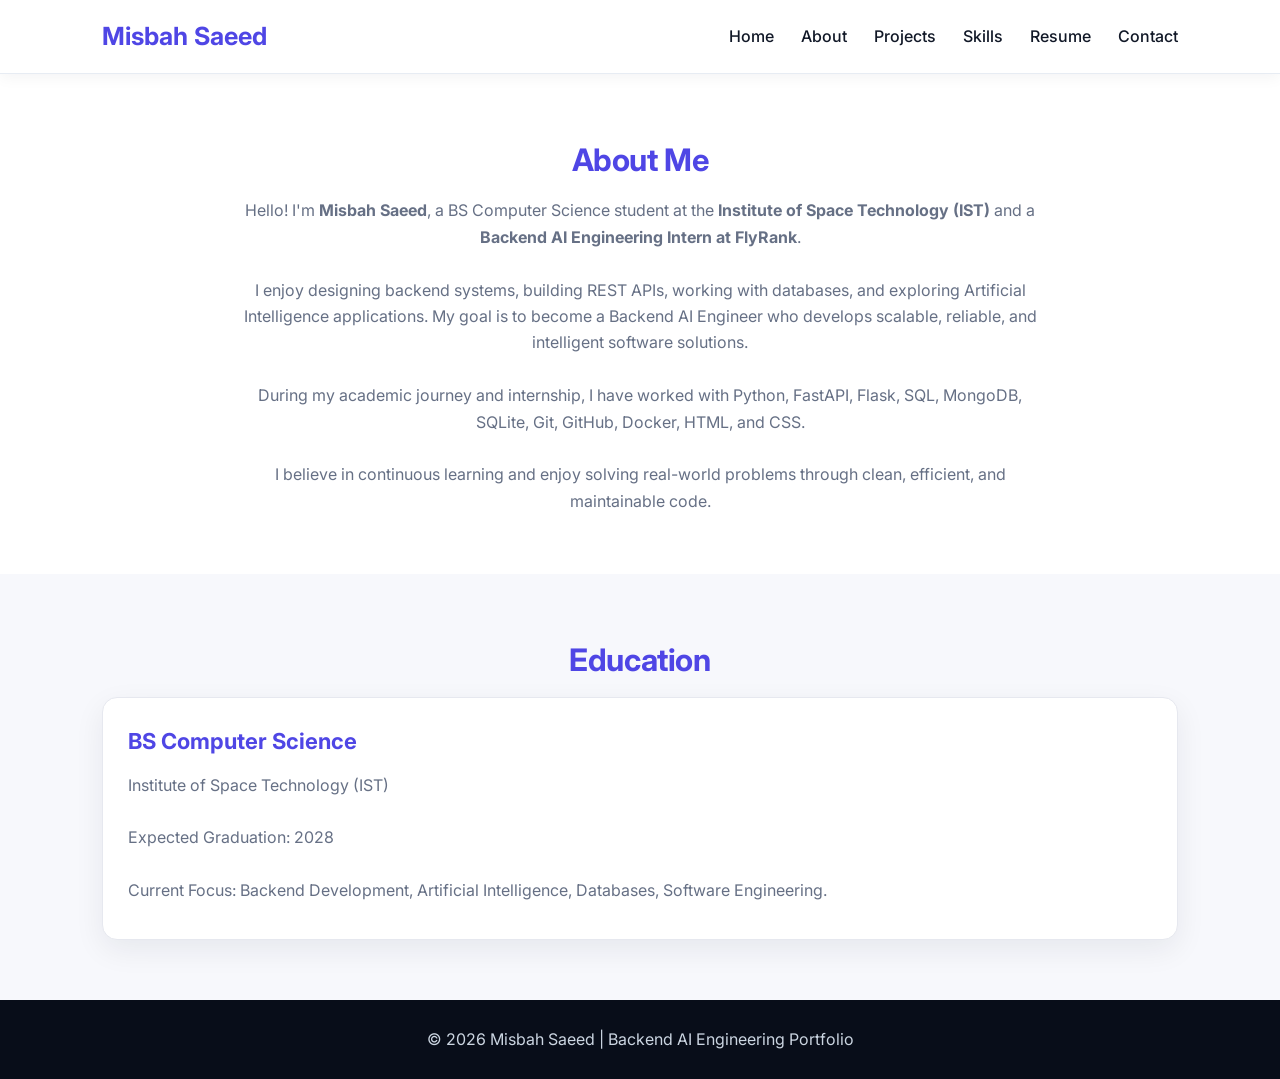
==== commit 22694abe: "Revert "Finalize portfolio design and resume download" This reverts commit aa499fe88ea20af5d47306b56" ====
--- a/about.html
+++ b/about.html
@@ -1,36 +1,27 @@
 <!DOCTYPE html>
 <html lang="en">
-
 <head>
     <meta charset="UTF-8">
     <meta name="viewport" content="width=device-width, initial-scale=1.0">
-
     <title>About | Misbah Saeed</title>
 
-    <meta name="description"
-        content="Learn more about Misbah Saeed, a Computer Science student interested in web development, AI, and software engineering.">
+    <link rel="stylesheet" href="style.css">
 
     <link rel="preconnect" href="https://fonts.googleapis.com">
     <link rel="preconnect" href="https://fonts.gstatic.com" crossorigin>
 
-    <link
-        href="https://fonts.googleapis.com/css2?family=Inter:wght@300;400;500;600;700;800&display=swap"
-        rel="stylesheet">
-
-    <link rel="stylesheet" href="style.css">
+    <link href="https://fonts.googleapis.com/css2?family=Inter:wght@300;400;500;600;700&display=swap" rel="stylesheet">
 </head>
 
 <body>
 
 <header>
 
-    <a href="index.html" class="logo">
-        Misbah Saeed
-    </a>
+    <div class="logo">Misbah Saeed</div>
 
     <nav>
         <a href="index.html">Home</a>
-        <a href="about.html" class="active">About</a>
+        <a href="about.html">About</a>
         <a href="projects.html">Projects</a>
         <a href="skills.html">Skills</a>
         <a href="resume.html">Resume</a>
@@ -40,317 +31,95 @@
 </header>
 
 
-<main>
+<section class="about-preview">
 
-    <!-- PAGE HERO -->
+    <h2>About Me</h2>
 
-    <section class="inner-hero">
+    <p>
 
-        <div class="inner-hero-glow"></div>
+        Hello! I'm <strong>Misbah Saeed</strong>, a BS Computer Science student at the
+        <strong>Institute of Space Technology (IST)</strong> and a
+        <strong>Backend AI Engineering Intern at FlyRank</strong>.
 
-        <div class="page-orb orb-a"></div>
-        <div class="page-orb orb-b"></div>
+    </p>
 
-        <div class="inner-hero-content">
+    <br>
 
-            <span class="section-label">
-                ABOUT ME
-            </span>
+    <p>
 
-            <h1>
-                More than just
-                <span>code.</span>
-            </h1>
+        I enjoy designing backend systems, building REST APIs, working with
+        databases, and exploring Artificial Intelligence applications.
 
-            <p>
-                I'm a Computer Science student who enjoys turning ideas
-                into practical digital experiences and software solutions.
-            </p>
+        My goal is to become a Backend AI Engineer who develops scalable,
+        reliable, and intelligent software solutions.
 
-        </div>
+    </p>
 
-    </section>
+    <br>
+
+    <p>
+
+        During my academic journey and internship, I have worked with
+        Python, FastAPI, Flask, SQL, MongoDB, SQLite, Git, GitHub,
+        Docker, HTML, and CSS.
+
+    </p>
+
+    <br>
+
+    <p>
+
+        I believe in continuous learning and enjoy solving real-world
+        problems through clean, efficient, and maintainable code.
+
+    </p>
+
+</section>
 
 
-    <!-- INTRODUCTION -->
+<section class="featured-projects">
 
-    <section class="about-main">
+    <h2>Education</h2>
 
-        <div class="about-grid">
+    <div class="card">
 
-            <div class="about-visual">
+        <h3>BS Computer Science</h3>
 
-                <div class="about-orbit orbit-a"></div>
-                <div class="about-orbit orbit-b"></div>
+        <p>
 
-                <div class="code-card">
+            Institute of Space Technology (IST)
 
-                    <div class="code-dots">
-                        <span></span>
-                        <span></span>
-                        <span></span>
-                    </div>
+            <br><br>
 
-                    <div class="code-content">
-                        <span class="code-purple">const</span>
-                        <span class="code-white"> developer </span>
-                        <span class="code-purple">=</span>
-                        <br>
+            Expected Graduation: 2028
 
-                        <span class="code-blue">{
-                        </span>
+            <br><br>
 
-                        <br>
+            Current Focus:
+            Backend Development,
+            Artificial Intelligence,
+            Databases,
+            Software Engineering.
 
-                        <span class="code-indent">
-                            passion:
-                            <span class="code-green">
-                                "building"
-                            </span>
-                        </span>
+        </p>
 
-                        <br>
+    </div>
 
-                        <span class="code-indent">
-                            learning:
-                            <span class="code-green">
-                                "always"
-                            </span>
-                        </span>
-
-                        <br>
-
-                        <span class="code-indent">
-                            focus:
-                            <span class="code-green">
-                                "web + AI"
-                            </span>
-                        </span>
-
-                        <br>
-
-                        <span class="code-blue">
-                            }
-                        </span>
-                    </div>
-
-                </div>
-
-            </div>
-
-
-            <div class="about-text">
-
-                <span class="section-label">
-                    WHO I AM
-                </span>
-
-                <h2>
-                    Building, learning &
-                    <span>creating.</span>
-                </h2>
-
-                <p>
-                    I am a Computer Science student at the Institute of
-                    Space Technology with an interest in web development,
-                    artificial intelligence, backend systems, and
-                    software engineering.
-                </p>
-
-                <p>
-                    I enjoy working on practical projects where technology
-                    can turn an idea into something useful. My experience
-                    includes developing web applications, REST APIs,
-                    AI-powered systems, and database-driven applications.
-                </p>
-
-                <p>
-                    I'm continuously learning new technologies and improving
-                    my ability to design clean interfaces, write reliable
-                    code, and build complete software solutions.
-                </p>
-
-            </div>
-
-        </div>
-
-    </section>
-
-
-    <!-- EDUCATION -->
-
-    <section class="education-section">
-
-        <div class="section-heading">
-
-            <span class="section-label">
-                EDUCATION
-            </span>
-
-            <h2>
-                Academic <span>Journey</span>
-            </h2>
-
-            <p>
-                The foundation behind my technical journey.
-            </p>
-
-        </div>
-
-
-        <div class="education-card">
-
-            <div class="education-icon">
-                <span>🎓</span>
-            </div>
-
-            <div class="education-content">
-
-                <span class="education-year">
-                    2024 — 2028
-                </span>
-
-                <h3>
-                    Bachelor of Science in Computer Science
-                </h3>
-
-                <h4>
-                    Institute of Space Technology (IST)
-                </h4>
-
-                <p>
-                    Currently pursuing a BS in Computer Science with
-                    coursework and practical experience across programming,
-                    databases, software development, artificial intelligence,
-                    and computer systems.
-                </p>
-
-                <div class="education-tags">
-                    <span>Computer Science</span>
-                    <span>Software Development</span>
-                    <span>AI</span>
-                    <span>Databases</span>
-                </div>
-
-            </div>
-
-        </div>
-
-    </section>
-
-
-    <!-- EXPERIENCE -->
-
-    <section class="experience-section">
-
-        <div class="section-heading">
-
-            <span class="section-label">
-                EXPERIENCE
-            </span>
-
-            <h2>
-                What I've been
-                <span>working on.</span>
-            </h2>
-
-        </div>
-
-
-        <div class="experience-grid">
-
-            <article class="experience-card">
-
-                <div class="experience-number">
-                    01
-                </div>
-
-                <h3>
-                    Web Development
-                </h3>
-
-                <p>
-                    Building responsive websites and modern interfaces
-                    using HTML, CSS, JavaScript, and modern frontend
-                    development practices.
-                </p>
-
-            </article>
-
-
-            <article class="experience-card">
-
-                <div class="experience-number">
-                    02
-                </div>
-
-                <h3>
-                    Backend & APIs
-                </h3>
-
-                <p>
-                    Developing REST APIs and backend applications with
-                    Python, FastAPI, Flask, databases, validation,
-                    authentication, and background processing.
-                </p>
-
-            </article>
-
-
-            <article class="experience-card">
-
-                <div class="experience-number">
-                    03
-                </div>
-
-                <h3>
-                    AI & Intelligent Systems
-                </h3>
-
-                <p>
-                    Exploring AI-powered applications including NLP,
-                    chatbots, LLM integrations, and practical automation
-                    systems.
-                </p>
-
-            </article>
-
-        </div>
-
-    </section>
-
-
-    <!-- CTA -->
-
-    <section class="page-cta">
-
-        <span class="section-label">
-            LET'S BUILD
-        </span>
-
-        <h2>
-            Have an idea?
-            <span>Let's turn it into reality.</span>
-        </h2>
-
-        <a href="contact.html" class="btn">
-            Let's Connect →
-        </a>
-
-    </section>
-
-</main>
+</section>
 
 
 <footer>
 
     <p>
-        © 2026 Misbah Saeed
-        <span>|</span>
-        Web Developer Portfolio
+
+        © 2026 Misbah Saeed |
+        Backend AI Engineering Portfolio
+
     </p>
 
 </footer>
 
+<script src="script.js"></script>
+
 </body>
 </html>
--- a/style.css
+++ b/style.css
@@ -1,3698 +1,941 @@
-/* =========================================================
-   MISBAH SAEED PORTFOLIO
-   FINAL STYLE SHEET
-   ========================================================= */
-
-/* =========================================================
-   ROOT
-   ========================================================= */
-
-:root {
-    --bg: #070a18;
-    --bg-soft: #0b0f24;
-    --bg-card: rgba(18, 23, 49, 0.72);
-
-    --purple: #9b7cff;
-    --purple-light: #b49cff;
-    --purple-dark: #7655e8;
-
-    --blue: #27d9ff;
-    --blue-dark: #18a9d1;
-
-    --text: #f7f7ff;
-    --text-soft: #d5d6e8;
-    --muted: #9ca3c7;
-
-    --border: rgba(155, 124, 255, 0.20);
-    --border-blue: rgba(39, 217, 255, 0.20);
-
-    --shadow:
-        0 25px 70px rgba(0, 0, 0, 0.40);
-
-    --glow-purple:
-        0 0 45px rgba(155, 124, 255, 0.25);
-
-    --glow-blue:
-        0 0 45px rgba(39, 217, 255, 0.18);
-}
-
-
-/* =========================================================
-   RESET
-   ========================================================= */
-
-* {
-    margin: 0;
-    padding: 0;
-    box-sizing: border-box;
-}
-
-html {
-    scroll-behavior: smooth;
-}
-
-body {
-    font-family: "Inter", sans-serif;
+/* ================= GLOBAL ================= */
+
+*{
+    margin:0;
+    padding:0;
+    box-sizing:border-box;
+    font-family:'Inter',sans-serif;
+}
+
+:root{
+    --bg:#F7F8FC;
+    --surface:#FFFFFF;
+    --surface-soft:#F1F3F8;
+
+    --text:#111827;
+    --text-muted:#667085;
+
+    --primary:#4F46E5;
+    --primary-dark:#4338CA;
+    --secondary:#7C3AED;
+    --accent:#06B6D4;
+
+    --dark:#0B1120;
+    --dark-soft:#172033;
+
+    --border:#E6E8EF;
+
+    --shadow:0 10px 30px rgba(15,23,42,.07);
+    --shadow-hover:0 18px 40px rgba(15,23,42,.12);
+}
+
+html{
+    scroll-behavior:smooth;
+}
+
+body{
+    background:var(--bg);
+    color:var(--text);
+    line-height:1.65;
+}
+
+
+/* ================= HEADER ================= */
+
+header{
+    display:flex;
+    justify-content:space-between;
+    align-items:center;
+
+    padding:16px 8%;
+
+    background:rgba(255,255,255,.96);
+    backdrop-filter:blur(14px);
+
+    border-bottom:1px solid rgba(226,232,240,.8);
+
+    box-shadow:0 3px 15px rgba(15,23,42,.05);
+
+    position:sticky;
+    top:0;
+    z-index:1000;
+}
+
+.logo{
+    font-size:25px;
+    font-weight:700;
+    color:var(--primary);
+}
+
+nav a{
+    text-decoration:none;
+    margin-left:23px;
+    color:var(--text);
+    font-weight:500;
+    transition:.3s ease;
+}
+
+nav a:hover{
+    color:var(--primary);
+}
+
+
+/* ================= HERO ================= */
+
+.hero{
+    min-height:72vh;
+
+    display:flex;
+    justify-content:center;
+    align-items:center;
+
+    text-align:center;
+
+    padding:65px 8%;
+
+    position:relative;
+    overflow:hidden;
+
     background:
         radial-gradient(
-            circle at 15% 15%,
-            rgba(118, 85, 232, 0.10),
+            circle at 15% 20%,
+            rgba(79,70,229,.10),
             transparent 30%
         ),
         radial-gradient(
-            circle at 85% 25%,
-            rgba(39, 217, 255, 0.06),
-            transparent 28%
+            circle at 85% 80%,
+            rgba(124,58,237,.09),
+            transparent 30%
+        );
+}
+
+.hero-text{
+    max-width:900px;
+    position:relative;
+    z-index:1;
+}
+
+.hero-label,
+.section-label,
+.ai-label{
+    display:inline-block;
+
+    color:var(--primary);
+
+    font-size:12px;
+    font-weight:700;
+
+    letter-spacing:2px;
+
+    margin-bottom:10px;
+}
+
+.hero h1{
+    font-size:54px;
+    line-height:1.2;
+
+    margin-bottom:13px;
+
+    letter-spacing:-1.5px;
+}
+
+.hero h1 span{
+    background:linear-gradient(
+        90deg,
+        var(--primary),
+        var(--secondary)
+    );
+
+    -webkit-background-clip:text;
+    -webkit-text-fill-color:transparent;
+    background-clip:text;
+}
+
+.hero h2{
+    color:#4338CA;
+
+    margin-bottom:18px;
+
+    font-size:25px;
+    font-weight:600;
+}
+
+.hero-description{
+    max-width:780px;
+
+    margin:0 auto 28px;
+
+    font-size:17px;
+
+    color:var(--text-muted);
+}
+
+.buttons{
+    display:flex;
+    justify-content:center;
+
+    gap:13px;
+
+    flex-wrap:wrap;
+}
+
+
+/* ================= BUTTONS ================= */
+
+.btn{
+    display:inline-block;
+
+    background:linear-gradient(
+        135deg,
+        var(--primary),
+        var(--secondary)
+    );
+
+    color:#fff;
+
+    text-decoration:none;
+
+    padding:11px 25px;
+
+    border-radius:9px;
+
+    border:none;
+
+    transition:.3s ease;
+
+    box-shadow:
+        0 6px 18px rgba(79,70,229,.20);
+}
+
+.btn:hover{
+    transform:translateY(-2px);
+
+    box-shadow:
+        0 10px 24px rgba(79,70,229,.28);
+}
+
+.btn-outline{
+    display:inline-block;
+
+    border:2px solid var(--primary);
+
+    color:var(--primary);
+
+    background:transparent;
+
+    text-decoration:none;
+
+    padding:9px 25px;
+
+    border-radius:9px;
+
+    transition:.3s ease;
+}
+
+.btn-outline:hover{
+    background:var(--primary);
+
+    color:#fff;
+
+    transform:translateY(-2px);
+}
+
+
+/* ================= COMMON SECTION ================= */
+
+.about-preview,
+.featured-projects,
+.skills-preview{
+    padding:60px 8%;
+    text-align:center;
+}
+
+.section-inner{
+    max-width:1150px;
+    margin:0 auto;
+}
+
+.about-preview{
+    background:#FFFFFF;
+}
+
+.featured-projects{
+    background:#F7F8FC;
+}
+
+.skills-preview{
+    background:#FFFFFF;
+}
+
+.about-preview h2,
+.featured-projects h2,
+.skills-preview h2{
+    font-size:31px;
+
+    color:var(--primary);
+
+    margin-bottom:12px;
+
+    letter-spacing:-.4px;
+}
+
+.about-preview p{
+    max-width:820px;
+
+    margin:0 auto;
+
+    font-size:16px;
+
+    color:var(--text-muted);
+}
+
+.about-preview .btn{
+    margin-top:22px;
+}
+
+.section-description{
+    color:var(--text-muted);
+}
+
+
+/* ================= PROJECTS ================= */
+
+.project-grid{
+    display:grid;
+
+    grid-template-columns:
+        repeat(auto-fit,minmax(280px,1fr));
+
+    gap:24px;
+
+    margin-top:30px;
+
+    align-items:stretch;
+}
+
+.card{
+    background:var(--surface);
+
+    padding:25px;
+
+    border:1px solid var(--border);
+
+    border-radius:15px;
+
+    box-shadow:var(--shadow);
+
+    transition:.3s ease;
+
+    display:flex;
+    flex-direction:column;
+
+    height:100%;
+
+    text-align:left;
+}
+
+.card:hover{
+    transform:translateY(-6px);
+
+    box-shadow:var(--shadow-hover);
+
+    border-color:rgba(79,70,229,.20);
+}
+
+.card-number{
+    color:var(--secondary);
+
+    font-size:12px;
+    font-weight:700;
+
+    letter-spacing:1px;
+
+    margin-bottom:10px;
+}
+
+.card h3{
+    margin-bottom:12px;
+
+    color:var(--primary);
+
+    font-size:22px;
+}
+
+.card p{
+    color:var(--text-muted);
+
+    margin-bottom:11px;
+}
+
+.card p strong{
+    color:var(--text);
+}
+
+
+/* ================= PROJECT BUTTONS ================= */
+
+.project-links{
+    margin-top:auto;
+
+    padding-top:16px;
+
+    display:flex;
+
+    justify-content:flex-start;
+
+    align-items:center;
+}
+
+
+/* ================= VIEW ALL ================= */
+
+.project-view-all{
+    margin-top:30px;
+    text-align:center;
+}
+
+
+/* ================= SKILLS ================= */
+
+.skills{
+    display:flex;
+
+    justify-content:center;
+
+    flex-wrap:wrap;
+
+    gap:11px;
+
+    margin-top:28px;
+}
+
+.skills span{
+    background:linear-gradient(
+        135deg,
+        var(--primary),
+        var(--secondary)
+    );
+
+    color:#fff;
+
+    padding:9px 17px;
+
+    border-radius:30px;
+
+    font-size:14px;
+
+    box-shadow:
+        0 5px 14px rgba(79,70,229,.14);
+
+    transition:.3s ease;
+}
+
+.skills span:hover{
+    transform:translateY(-3px);
+
+    box-shadow:
+        0 8px 20px rgba(79,70,229,.22);
+}
+
+
+/* ================= AI ASSISTANT ================= */
+
+.ai-assistant{
+    padding:65px 5%;
+
+    position:relative;
+
+    overflow:hidden;
+
+    background:
+        radial-gradient(
+            circle at 10% 20%,
+            rgba(99,102,241,.20),
+            transparent 30%
         ),
-        var(--bg);
-
-    color: var(--text);
-    line-height: 1.7;
-    min-height: 100vh;
-    overflow-x: hidden;
-
-    -webkit-font-smoothing: antialiased;
-}
-
-body::before {
-    content: "";
-    position: fixed;
-    inset: 0;
-
-    background-image:
-        linear-gradient(
-            rgba(255, 255, 255, 0.018) 1px,
-            transparent 1px
+        radial-gradient(
+            circle at 90% 80%,
+            rgba(124,58,237,.18),
+            transparent 32%
         ),
         linear-gradient(
-            90deg,
-            rgba(255, 255, 255, 0.018) 1px,
-            transparent 1px
+            135deg,
+            #0B1120,
+            #111827
         );
-
-    background-size: 70px 70px;
-
-    pointer-events: none;
-    z-index: -2;
-}
-
-a {
-    color: inherit;
-    text-decoration: none;
-}
-
-button,
-input {
-    font-family: inherit;
-}
-
-img {
-    max-width: 100%;
-}
-
-::selection {
-    background: rgba(155, 124, 255, 0.35);
-    color: #fff;
-}
-
-
-/* =========================================================
-   PAGE ANIMATION
-   ========================================================= */
-
-body {
-    animation: pageFade 0.55s ease;
-}
-
-@keyframes pageFade {
-    from {
-        opacity: 0;
-        transform: translateY(8px);
-    }
-
-    to {
-        opacity: 1;
-        transform: translateY(0);
-    }
-}
-
-
-/* =========================================================
-   HEADER
-   ========================================================= */
-
-.site-header,
-header {
-    width: 100%;
-    height: 82px;
-
-    display: flex;
-    align-items: center;
-    justify-content: space-between;
-
-    padding: 0 6.5%;
-
-    position: relative;
-    z-index: 100;
-
-    background: rgba(7, 10, 24, 0.78);
-    border-bottom: 1px solid rgba(155, 124, 255, 0.12);
-
-    backdrop-filter: blur(18px);
-    -webkit-backdrop-filter: blur(18px);
-}
-
-.logo {
-    font-size: 23px;
-    font-weight: 800;
-    letter-spacing: -0.04em;
-
-    color: #fff;
-
-    transition: 0.3s ease;
-}
-
-.logo span {
-    color: var(--purple);
-}
-
-.logo:hover {
-    transform: translateY(-2px);
-    color: var(--purple-light);
-}
-
-nav {
-    display: flex;
-    align-items: center;
-    gap: 31px;
-}
-
-nav a {
-    position: relative;
-
-    color: #c8c9dc;
-
-    font-size: 15px;
-    font-weight: 600;
-
-    transition:
-        color 0.3s ease,
-        transform 0.3s ease;
-}
-
-nav a::after {
-    content: "";
-
-    position: absolute;
-    left: 50%;
-    bottom: -10px;
-
-    width: 0;
-    height: 2px;
-
-    transform: translateX(-50%);
-
-    background: linear-gradient(
-        90deg,
-        var(--blue),
-        var(--purple)
+}
+
+.ai-container{
+    max-width:1200px;
+
+    margin:0 auto;
+
+    text-align:center;
+
+    position:relative;
+    z-index:1;
+}
+
+.ai-label{
+    color:#A5B4FC;
+}
+
+.ai-container h2{
+    font-size:36px;
+
+    color:#FFFFFF;
+
+    margin-bottom:8px;
+
+    letter-spacing:-.6px;
+}
+
+.ai-description{
+    color:#CBD5E1;
+
+    font-size:16px;
+
+    margin-bottom:24px;
+}
+
+
+/* ================= CHAT BOX ================= */
+
+.chat-box{
+    width:100%;
+
+    background:rgba(255,255,255,.98);
+
+    border:1px solid rgba(255,255,255,.25);
+
+    border-radius:20px;
+
+    padding:23px;
+
+    box-shadow:
+        0 25px 60px rgba(0,0,0,.28);
+
+    text-align:left;
+}
+
+.chat-messages{
+    min-height:270px;
+
+    max-height:450px;
+
+    overflow-y:auto;
+
+    padding:12px;
+
+    margin-bottom:17px;
+
+    scroll-behavior:smooth;
+}
+
+
+/* ================= CHAT MESSAGES ================= */
+
+.ai-message,
+.user-message{
+    padding:13px 16px;
+
+    margin-bottom:12px;
+
+    border-radius:13px;
+
+    max-width:82%;
+
+    line-height:1.6;
+
+    word-wrap:break-word;
+}
+
+.ai-message{
+    background:#EEF2FF;
+
+    color:#1E1B4B;
+
+    border:1px solid #E0E7FF;
+
+    margin-right:auto;
+}
+
+.user-message{
+    background:linear-gradient(
+        135deg,
+        var(--primary),
+        var(--secondary)
     );
 
-    border-radius: 20px;
-
-    transition: width 0.3s ease;
-}
-
-nav a:hover {
-    color: #fff;
-    transform: translateY(-1px);
-}
-
-nav a:hover::after,
-nav a.active::after {
-    width: 100%;
-}
-
-nav a.active {
-    color: #fff;
-}
-
-
-/* =========================================================
-   COMMON
-   ========================================================= */
-
-main {
-    width: 100%;
-}
-
-section {
-    position: relative;
-}
-
-.section-label {
-    display: inline-block;
-
-    color: var(--purple-light);
-
-    font-size: 12px;
-    font-weight: 800;
-
-    letter-spacing: 0.18em;
-    text-transform: uppercase;
-}
-
-.section-heading {
-    width: 100%;
-    max-width: 850px;
-
-    margin: 0 auto 65px;
-
-    text-align: center;
-}
-
-.section-heading h2 {
-    margin-top: 14px;
-
-    font-size: clamp(34px, 4vw, 50px);
-    line-height: 1.12;
-    letter-spacing: -0.045em;
-}
-
-.section-heading h2 span {
-    color: var(--purple-light);
-}
-
-.section-heading p {
-    max-width: 650px;
-
-    margin: 18px auto 0;
-
-    color: var(--muted);
-    font-size: 16px;
-}
-
-
-/* =========================================================
-   BUTTONS
-   ========================================================= */
-
-.btn,
-.btn-outline {
-    display: inline-flex;
-    align-items: center;
-    justify-content: center;
-
-    min-height: 50px;
-
-    padding: 0 23px;
-
-    border-radius: 12px;
-
-    font-size: 14px;
-    font-weight: 700;
-
-    transition:
-        transform 0.3s ease,
-        box-shadow 0.3s ease,
-        border-color 0.3s ease,
-        background 0.3s ease;
-}
-
-.btn {
-    color: #fff;
-
-    background:
-        linear-gradient(
-            135deg,
-            var(--purple-dark),
-            var(--purple)
-        );
+    color:#FFFFFF;
+
+    margin-left:auto;
+}
+
+
+/* ================= MARKDOWN RESPONSE ================= */
+
+.ai-message p{
+    margin:0 0 9px;
+}
+
+.ai-message p:last-child{
+    margin-bottom:0;
+}
+
+.ai-message ul,
+.ai-message ol{
+    margin:8px 0 8px 22px;
+    padding:0;
+}
+
+.ai-message li{
+    margin-bottom:6px;
+}
+
+.ai-message li:last-child{
+    margin-bottom:0;
+}
+
+.ai-message strong{
+    color:#312E81;
+    font-weight:700;
+}
+
+.ai-message code{
+    background:#E0E7FF;
+    padding:2px 5px;
+    border-radius:4px;
+    font-size:.9em;
+}
+
+/* ================= AI RESPONSE FORMATTING ================= */
+
+.ai-message p{
+    margin:0 0 10px;
+}
+
+.ai-message p:last-child{
+    margin-bottom:0;
+}
+
+.ai-message ul{
+    margin:8px 0 4px 20px;
+    padding-left:18px;
+}
+
+.ai-message li{
+    margin-bottom:9px;
+    padding-left:3px;
+}
+
+.ai-message strong{
+    color:#312E81;
+    font-weight:700;
+}
+
+/* ================= CHAT INPUT ================= */
+
+.chat-input-area{
+    display:flex;
+    gap:11px;
+}
+
+#chat-input{
+    flex:1;
+
+    padding:14px 16px;
+
+    border:1px solid #D1D5DB;
+
+    border-radius:10px;
+
+    font-size:15px;
+
+    color:var(--text);
+
+    background:#FFFFFF;
+
+    outline:none;
+
+    transition:.3s ease;
+}
+
+#chat-input:focus{
+    border-color:var(--primary);
 
     box-shadow:
-        0 12px 35px rgba(118, 85, 232, 0.28);
-
-    border: 1px solid rgba(180, 156, 255, 0.35);
-}
-
-.btn:hover {
-    transform: translateY(-3px);
+        0 0 0 3px rgba(79,70,229,.10);
+}
+
+#chat-input::placeholder{
+    color:#9CA3AF;
+}
+
+#chat-send{
+    min-width:120px;
+
+    padding:14px 22px;
+
+    border:none;
+
+    border-radius:10px;
+
+    background:linear-gradient(
+        135deg,
+        var(--primary),
+        var(--secondary)
+    );
+
+    color:#FFFFFF;
+
+    font-size:15px;
+
+    font-weight:600;
+
+    cursor:pointer;
+
+    transition:.3s ease;
+}
+
+#chat-send:hover{
+    transform:translateY(-2px);
 
     box-shadow:
-        0 18px 45px rgba(118, 85, 232, 0.42);
-}
-
-.btn-outline {
-    color: #e7e5ff;
-
-    background: rgba(255, 255, 255, 0.025);
-
-    border: 1px solid rgba(155, 124, 255, 0.28);
-}
-
-.btn-outline:hover {
-    transform: translateY(-3px);
-
-    border-color: var(--purple);
-
-    background: rgba(155, 124, 255, 0.08);
-
-    box-shadow:
-        0 12px 35px rgba(118, 85, 232, 0.15);
-}
-
-
-/* =========================================================
-   HOME — HERO
-   ========================================================= */
-
-.hero {
-    min-height: calc(100vh - 82px);
-
-    padding: 65px 6.5% 70px;
-
-    display: flex;
-    align-items: center;
-
-    position: relative;
-    overflow: hidden;
-}
-
-.hero::before {
-    content: "";
-
-    position: absolute;
-
-    width: 600px;
-    height: 600px;
-
-    top: -230px;
-    left: -200px;
-
-    background:
-        radial-gradient(
-            circle,
-            rgba(118, 85, 232, 0.14),
-            transparent 70%
-        );
-
-    pointer-events: none;
-}
-
-.hero::after {
-    content: "";
-
-    position: absolute;
-
-    width: 550px;
-    height: 550px;
-
-    right: -220px;
-    bottom: -260px;
-
-    background:
-        radial-gradient(
-            circle,
-            rgba(39, 217, 255, 0.08),
-            transparent 70%
-        );
-
-    pointer-events: none;
-}
-
-
-/* IMPORTANT:
-   Desktop = text LEFT + 3D object RIGHT
-*/
-
-.hero-content {
-    width: 100%;
-    max-width: 1240px;
-
-    margin: 0 auto;
-
-    display: grid;
-
-    grid-template-columns:
-        minmax(0, 1fr)
-        minmax(460px, 0.9fr);
-
-    align-items: center;
-
-    gap: 55px;
-
-    position: relative;
-    z-index: 5;
-}
-
-.hero-text {
-    grid-column: 1;
-
-    position: relative;
-    z-index: 10;
-}
-
-.hero-label {
-    display: inline-flex;
-    align-items: center;
-
-    margin-bottom: 22px;
-
-    color: var(--blue);
-
-    font-size: 12px;
-    font-weight: 800;
-
-    letter-spacing: 0.17em;
-}
-
-.hero-label::before {
-    content: "";
-
-    width: 30px;
-    height: 1px;
-
-    margin-right: 12px;
-
-    background: var(--blue);
-
-    box-shadow:
-        0 0 12px rgba(39, 217, 255, 0.65);
-}
-
-.hero h1 {
-    max-width: 720px;
-
-    font-size: clamp(55px, 6vw, 82px);
-
-    line-height: 0.98;
-
-    letter-spacing: -0.065em;
-
-    font-weight: 800;
-}
-
-.hero h1 span {
-    display: block;
-
-    background:
-        linear-gradient(
-            135deg,
-            #fff 0%,
-            var(--purple-light) 50%,
-            var(--blue) 100%
-        );
-
-    background-clip: text;
-    -webkit-background-clip: text;
-
-    color: transparent;
-    -webkit-text-fill-color: transparent;
-}
-
-.hero h2 {
-    max-width: 700px;
-
-    margin-top: 30px;
-
-    font-size: clamp(22px, 2.2vw, 31px);
-
-    line-height: 1.4;
-
-    font-weight: 600;
-
-    color: #e9e9f7;
-}
-
-.hero-description {
-    max-width: 670px;
-
-    margin-top: 24px;
-
-    color: var(--muted);
-
-    font-size: 15px;
-
-    line-height: 1.9;
-}
-
-.buttons {
-    display: flex;
-    align-items: center;
-    flex-wrap: wrap;
-
-    gap: 14px;
-
-    margin-top: 32px;
-}
-
-.text-link {
-    color: var(--purple-light);
-
-    font-size: 14px;
-    font-weight: 700;
-
-    padding: 10px 4px;
-
-    transition:
-        color 0.3s ease,
-        transform 0.3s ease;
-}
-
-.text-link:hover {
-    color: var(--blue);
-    transform: translateX(3px);
-}
-
-
-/* =========================================================
-   HERO 3D VISUAL
-   ========================================================= */
-
-.hero-visual {
-    grid-column: 2;
-
-    width: 100%;
-    height: 540px;
-
-    display: flex;
-    align-items: center;
-    justify-content: center;
-
-    position: relative;
-
-    isolation: isolate;
-}
-
-.hero-visual::before {
-    content: "";
-
-    position: absolute;
-
-    width: 380px;
-    height: 380px;
-
-    border-radius: 50%;
-
-    background:
-        radial-gradient(
-            circle,
-            rgba(155, 124, 255, 0.20),
-            rgba(39, 217, 255, 0.04) 45%,
-            transparent 72%
-        );
-
-    filter: blur(15px);
-
-    z-index: -1;
-
-    animation: visualGlow 5s ease-in-out infinite;
-}
-
-@keyframes visualGlow {
-    0%,
-    100% {
-        transform: scale(1);
-        opacity: 0.75;
-    }
-
-    50% {
-        transform: scale(1.08);
-        opacity: 1;
-    }
-}
-
-.tech-orb {
-    width: 180px;
-    height: 180px;
-
-    position: relative;
-
-    display: flex;
-    align-items: center;
-    justify-content: center;
-
-    border-radius: 42%;
-
-    transform: rotate(18deg);
-
-    background:
-        radial-gradient(
-            circle at 30% 25%,
-            rgba(255, 255, 255, 0.34),
-            transparent 25%
-        ),
-        linear-gradient(
-            145deg,
-            rgba(180, 156, 255, 0.92),
-            rgba(103, 74, 202, 0.82)
-        );
-
-    border: 1px solid rgba(255, 255, 255, 0.25);
-
-    box-shadow:
-        inset -18px -20px 35px rgba(37, 21, 105, 0.40),
-        inset 15px 14px 30px rgba(255, 255, 255, 0.10),
-        0 0 55px rgba(155, 124, 255, 0.38);
-
-    animation:
-        orbFloat 5s ease-in-out infinite,
-        orbRotate 14s linear infinite;
-}
-
-@keyframes orbFloat {
-    0%,
-    100% {
-        translate: 0 0;
-    }
-
-    50% {
-        translate: 0 -14px;
-    }
-}
-
-@keyframes orbRotate {
-    0% {
-        rotate: 0deg;
-    }
-
-    100% {
-        rotate: 360deg;
-    }
-}
-
-.orb-core {
-    width: 105px;
-    height: 105px;
-
-    display: flex;
-    align-items: center;
-    justify-content: center;
-
-    border-radius: 50%;
-
-    color: #fff;
-
-    background:
-        radial-gradient(
-            circle at 35% 30%,
-            rgba(255, 255, 255, 0.25),
-            rgba(30, 22, 76, 0.20) 65%
-        );
-
-    border: 1px solid rgba(255, 255, 255, 0.20);
-
-    font-size: 28px;
-    font-weight: 800;
-
-    text-shadow:
-        0 0 18px rgba(255, 255, 255, 0.7);
-
-    transform: rotate(-18deg);
-
-    box-shadow:
-        inset 0 0 30px rgba(255, 255, 255, 0.08);
-}
-
-.orb-ring {
-    position: absolute;
-
-    border-radius: 50%;
-
-    pointer-events: none;
-}
-
-.ring-one {
-    inset: -70px;
-
-    border:
-        1px solid rgba(155, 124, 255, 0.42);
-
-    transform: rotate(55deg);
-
-    animation:
-        ringOne 8s linear infinite;
-}
-
-.ring-two {
-    inset: -95px;
-
-    border:
-        1px solid rgba(39, 217, 255, 0.28);
-
-    transform:
-        rotate(-30deg)
-        scaleY(0.48);
-
-    animation:
-        ringTwo 11s linear infinite;
-}
-
-@keyframes ringOne {
-    from {
-        transform: rotate(0deg) scaleY(0.55);
-    }
-
-    to {
-        transform: rotate(360deg) scaleY(0.55);
-    }
-}
-
-@keyframes ringTwo {
-    from {
-        transform: rotate(0deg) scaleY(0.48);
-    }
-
-    to {
-        transform: rotate(-360deg) scaleY(0.48);
-    }
-}
-
-.orbit {
-    position: absolute;
-
-    border-radius: 50%;
-
-    pointer-events: none;
-}
-
-.orbit-one {
-    width: 360px;
-    height: 360px;
-
-    border:
-        1px solid rgba(155, 124, 255, 0.25);
-
-    animation:
-        orbitOne 12s linear infinite;
-}
-
-.orbit-two {
-    width: 420px;
-    height: 180px;
-
-    border:
-        1px solid rgba(39, 217, 255, 0.19);
-
-    transform: rotate(18deg);
-
-    animation:
-        orbitTwo 10s linear infinite;
-}
-
-.orbit-three {
-    width: 180px;
-    height: 420px;
-
-    border:
-        1px solid rgba(39, 217, 255, 0.15);
-
-    transform: rotate(-18deg);
-
-    animation:
-        orbitThree 14s linear infinite;
-}
-
-@keyframes orbitOne {
-    from {
-        transform: rotate(0deg);
-    }
-
-    to {
-        transform: rotate(360deg);
-    }
-}
-
-@keyframes orbitTwo {
-    from {
-        transform: rotate(18deg);
-    }
-
-    to {
-        transform: rotate(378deg);
-    }
-}
-
-@keyframes orbitThree {
-    from {
-        transform: rotate(-18deg);
-    }
-
-    to {
-        transform: rotate(342deg);
-    }
-}
-
-.floating-card {
-    position: absolute;
-
-    display: flex;
-    align-items: center;
-    justify-content: center;
-
-    width: 55px;
-    height: 43px;
-
-    border-radius: 10px;
-
-    background:
-        rgba(13, 17, 40, 0.86);
-
-    border:
-        1px solid rgba(155, 124, 255, 0.25);
-
-    box-shadow:
-        0 15px 35px rgba(0, 0, 0, 0.35);
-
-    backdrop-filter: blur(10px);
-
-    color: #e9e6ff;
-
-    font-size: 11px;
-    font-weight: 800;
-
-    letter-spacing: 0.04em;
-
-    z-index: 5;
-}
-
-.card-top {
-    top: 105px;
-    right: 12%;
-}
-
-.card-bottom {
-    bottom: 105px;
-    left: 12%;
-}
-
-.card-top::before,
-.card-bottom::before {
-    content: "";
-
-    position: absolute;
-
-    width: 6px;
-    height: 6px;
-
-    border-radius: 50%;
-
-    background: var(--blue);
-
-    box-shadow:
-        0 0 15px rgba(39, 217, 255, 0.8);
-}
-
-.card-top::before {
-    top: -26px;
-    right: -15px;
-}
-
-.card-bottom::before {
-    bottom: -16px;
-    left: -14px;
-
-    background: var(--purple-light);
-
-    box-shadow:
-        0 0 15px rgba(155, 124, 255, 0.8);
-}
-
-
-/* =========================================================
-   HERO DECORATIVE SHAPES
-   ========================================================= */
-
-.hero-shape {
-    position: absolute;
-
-    border-radius: 50%;
-
-    pointer-events: none;
-}
-
-.shape-one {
-    width: 7px;
-    height: 7px;
-
-    top: 26%;
-    right: 47%;
-
-    background: var(--blue);
-
-    box-shadow:
-        0 0 18px rgba(39, 217, 255, 0.8);
-
-    animation: particleFloat 4s ease-in-out infinite;
-}
-
-.shape-two {
-    width: 5px;
-    height: 5px;
-
-    top: 61%;
-    right: 34%;
-
-    background: var(--purple-light);
-
-    box-shadow:
-        0 0 18px rgba(155, 124, 255, 0.8);
-
-    animation: particleFloat 5s ease-in-out infinite reverse;
-}
-
-.shape-three {
-    width: 3px;
-    height: 3px;
-
-    bottom: 18%;
-    right: 49%;
-
-    background: var(--blue);
-
-    box-shadow:
-        0 0 14px rgba(39, 217, 255, 0.8);
-}
-
-@keyframes particleFloat {
-    0%,
-    100% {
-        transform: translateY(0);
-    }
-
-    50% {
-        transform: translateY(-15px);
-    }
-}
-
-
-/* =========================================================
-   HOME — ABOUT PREVIEW
-   ========================================================= */
-
-.about-preview {
-    padding: 120px 6.5%;
-
-    border-top:
-        1px solid rgba(155, 124, 255, 0.08);
-
-    border-bottom:
-        1px solid rgba(155, 124, 255, 0.08);
-
-    background:
-        linear-gradient(
-            180deg,
-            rgba(10, 14, 34, 0.5),
-            rgba(7, 10, 24, 0.85)
-        );
-}
-
-.about-preview-inner {
-    max-width: 850px;
-
-    margin: 0 auto;
-
-    text-align: center;
-}
-
-.about-preview h2 {
-    margin-top: 15px;
-
-    font-size: clamp(36px, 4.5vw, 58px);
-
-    line-height: 1.08;
-
-    letter-spacing: -0.05em;
-}
-
-.about-preview h2 span {
-    color: var(--purple-light);
-}
-
-.about-preview p {
-    max-width: 720px;
-
-    margin: 23px auto 0;
-
-    color: var(--muted);
-
-    font-size: 16px;
-
-    line-height: 1.9;
-}
-
-.about-preview p + p {
-    margin-top: 12px;
-}
-
-.about-link {
-    display: inline-flex;
-
-    align-items: center;
-    gap: 8px;
-
-    margin-top: 27px;
-
-    color: var(--purple-light);
-
-    font-size: 14px;
-    font-weight: 700;
-
-    transition:
-        gap 0.3s ease,
-        color 0.3s ease;
-}
-
-.about-link:hover {
-    gap: 13px;
-    color: var(--blue);
-}
-
-
-/* =========================================================
-   FEATURED PROJECTS
-   ========================================================= */
-
-.featured-projects {
-    padding: 120px 6.5%;
-}
-
-.project-grid {
-    width: 100%;
-    max-width: 1200px;
-
-    margin: 0 auto;
-
-    display: grid;
-
-    grid-template-columns:
-        repeat(3, minmax(0, 1fr));
-
-    gap: 22px;
-}
-
-.card,
-.project-card {
-    position: relative;
-
-    padding: 30px;
-
-    border-radius: 22px;
-
-    background:
-        linear-gradient(
-            145deg,
-            rgba(21, 27, 58, 0.78),
-            rgba(11, 15, 35, 0.84)
-        );
-
-    border:
-        1px solid rgba(155, 124, 255, 0.15);
-
-    box-shadow:
-        0 20px 55px rgba(0, 0, 0, 0.22);
-
-    overflow: hidden;
-
-    transition:
-        transform 0.35s ease,
-        border-color 0.35s ease,
-        box-shadow 0.35s ease;
-}
-
-.card::before,
-.project-card::before {
-    content: "";
-
-    position: absolute;
-
-    top: 0;
-    left: 0;
-
-    width: 100%;
-    height: 2px;
-
-    background:
-        linear-gradient(
-            90deg,
-            var(--purple),
-            var(--blue)
-        );
-
-    opacity: 0.65;
-}
-
-.card:hover,
-.project-card:hover {
-    transform: translateY(-8px);
-
-    border-color:
-        rgba(155, 124, 255, 0.35);
-
-    box-shadow:
-        0 30px 70px rgba(0, 0, 0, 0.36),
-        0 0 35px rgba(118, 85, 232, 0.10);
-}
-
-.card-number {
-    margin-bottom: 22px;
-
-    color: var(--purple-light);
-
-    font-size: 12px;
-    font-weight: 800;
-
-    letter-spacing: 0.15em;
-}
-
-.card h3 {
-    min-height: 65px;
-
-    font-size: 20px;
-    line-height: 1.35;
-
-    letter-spacing: -0.025em;
-}
-
-.card p {
-    margin-top: 17px;
-
-    color: var(--muted);
-
-    font-size: 14px;
-
-    line-height: 1.8;
-}
-
-.tech-tags {
-    display: flex;
-    flex-wrap: wrap;
-
-    gap: 8px;
-
-    margin-top: 24px;
-}
-
-.tech-tags span {
-    padding: 6px 10px;
-
-    border-radius: 8px;
-
-    color: #d9d4ff;
-
-    background:
-        rgba(155, 124, 255, 0.07);
-
-    border:
-        1px solid rgba(155, 124, 255, 0.15);
-
-    font-size: 11px;
-    font-weight: 700;
-}
-
-.card-link {
-    display: inline-flex;
-
-    margin-top: 25px;
-
-    color: var(--purple-light);
-
-    font-size: 13px;
-    font-weight: 700;
-
-    transition:
-        color 0.3s ease,
-        transform 0.3s ease;
-}
-
-.card-link:hover {
-    color: var(--blue);
-    transform: translateX(4px);
-}
-
-
-/* CENTERED VIEW ALL PROJECTS */
-
-.project-view-all {
-    width: 100%;
-
-    display: flex;
-    justify-content: center;
-    align-items: center;
-
-    margin-top: 55px;
-}
-
-
-/* =========================================================
-   HOME — SKILLS PREVIEW
-   ========================================================= */
-
-.skills-preview {
-    padding: 120px 6.5%;
-
-    background:
-        linear-gradient(
-            180deg,
-            rgba(11, 15, 35, 0.82),
-            rgba(7, 10, 24, 0.95)
-        );
-
-    border-top:
-        1px solid rgba(155, 124, 255, 0.08);
-}
-
-.skills {
-    width: 100%;
-    max-width: 1000px;
-
-    margin: 0 auto;
-
-    display: flex;
-    flex-wrap: wrap;
-
-    justify-content: center;
-
-    gap: 13px;
-}
-
-.skills span {
-    padding: 11px 17px;
-
-    border-radius: 12px;
-
-    color: #eeeaff;
-
-    background:
-        linear-gradient(
-            135deg,
-            rgba(155, 124, 255, 0.11),
-            rgba(39, 217, 255, 0.045)
-        );
-
-    border:
-        1px solid rgba(155, 124, 255, 0.23);
-
-    box-shadow:
-        inset 0 0 20px rgba(155, 124, 255, 0.025);
-
-    font-size: 13px;
-    font-weight: 700;
-
-    transition:
-        transform 0.3s ease,
-        border-color 0.3s ease,
-        color 0.3s ease,
-        box-shadow 0.3s ease;
-}
-
-.skills span:hover {
-    transform: translateY(-4px);
-
-    color: #fff;
-
-    border-color:
-        rgba(39, 217, 255, 0.48);
-
-    box-shadow:
-        0 10px 30px rgba(39, 217, 255, 0.08);
-}
-
-
-/* =========================================================
-   AI ASSISTANT
-   ========================================================= */
-
-.ai-assistant {
-    padding: 125px 6.5%;
-
-    background:
-        radial-gradient(
-            circle at center,
-            rgba(118, 85, 232, 0.08),
-            transparent 48%
-        );
-}
-
-.ai-container {
-    width: 100%;
-    max-width: 1050px;
-
-    margin: 0 auto;
-
-    text-align: center;
-}
-
-.ai-label {
-    display: inline-block;
-
-    color: var(--blue);
-
-    font-size: 12px;
-    font-weight: 800;
-
-    letter-spacing: 0.18em;
-}
-
-.ai-container h2 {
-    margin-top: 13px;
-
-    font-size: clamp(36px, 4vw, 52px);
-
-    letter-spacing: -0.045em;
-}
-
-.ai-description {
-    max-width: 650px;
-
-    margin: 15px auto 35px;
-
-    color: var(--muted);
-
-    font-size: 15px;
-}
-
-
-/* LARGER CHAT AREA */
-
-.chat-box {
-    width: 100%;
-
-    min-height: 430px;
-
-    padding: 26px;
-
-    display: flex;
-    flex-direction: column;
-
-    border-radius: 24px;
-
-    text-align: left;
-
-    background:
-        linear-gradient(
-            145deg,
-            rgba(19, 24, 53, 0.92),
-            rgba(9, 13, 31, 0.96)
-        );
-
-    border:
-        1px solid rgba(155, 124, 255, 0.20);
-
-    box-shadow:
-        0 30px 80px rgba(0, 0, 0, 0.35),
-        0 0 50px rgba(118, 85, 232, 0.07);
-
-    overflow: hidden;
-}
-
-.chat-messages {
-    flex: 1;
-
-    min-height: 280px;
-
-    padding: 12px 5px;
-
-    overflow-y: auto;
-}
-
-.chat-messages::-webkit-scrollbar {
-    width: 6px;
-}
-
-.chat-messages::-webkit-scrollbar-track {
-    background: transparent;
-}
-
-.chat-messages::-webkit-scrollbar-thumb {
-    background:
-        linear-gradient(
-            var(--purple),
-            var(--blue)
-        );
-
-    border-radius: 20px;
-}
-
-.ai-message {
-    max-width: 78%;
-
-    padding: 17px 20px;
-
-    border-radius: 16px 16px 16px 5px;
-
-    color: #e3e4f2;
-
-    background:
-        rgba(155, 124, 255, 0.08);
-
-    border:
-        1px solid rgba(155, 124, 255, 0.15);
-
-    font-size: 14px;
-
-    line-height: 1.7;
-}
-
-
-/* LARGER INPUT AREA */
-
-.chat-input-area {
-    display: flex;
-    align-items: center;
-
-    gap: 12px;
-
-    padding-top: 20px;
-
-    border-top:
-        1px solid rgba(155, 124, 255, 0.12);
-}
-
-#chat-input {
-    flex: 1;
-
-    min-width: 0;
-
-    height: 56px;
-
-    padding: 0 18px;
-
-    border-radius: 13px;
-
-    outline: none;
-
-    color: #fff;
-
-    background:
-        rgba(255, 255, 255, 0.035);
-
-    border:
-        1px solid rgba(155, 124, 255, 0.18);
-
-    font-size: 14px;
-
-    transition:
-        border-color 0.3s ease,
-        box-shadow 0.3s ease;
-}
-
-#chat-input::placeholder {
-    color: #777d9f;
-}
-
-#chat-input:focus {
-    border-color:
-        rgba(155, 124, 255, 0.60);
-
-    box-shadow:
-        0 0 0 4px rgba(155, 124, 255, 0.08);
-}
-
-#chat-send {
-    height: 56px;
-
-    padding: 0 24px;
-
-    border: none;
-    border-radius: 13px;
-
-    color: #fff;
-
-    background:
-        linear-gradient(
-            135deg,
-            var(--purple-dark),
-            var(--purple)
-        );
-
-    font-size: 14px;
-    font-weight: 700;
-
-    cursor: pointer;
-
-    box-shadow:
-        0 10px 30px rgba(118, 85, 232, 0.22);
-
-    transition:
-        transform 0.3s ease,
-        box-shadow 0.3s ease;
-}
-
-#chat-send:hover {
-    transform: translateY(-2px);
-
-    box-shadow:
-        0 15px 35px rgba(118, 85, 232, 0.35);
-}
-
-
-/* =========================================================
-   INNER PAGE HERO
-   ========================================================= */
-
-.inner-hero {
-    min-height: 430px;
-
-    padding: 90px 6.5%;
-
-    display: flex;
-    align-items: center;
-    justify-content: center;
-
-    text-align: center;
-
-    overflow: hidden;
-
-    border-bottom:
-        1px solid rgba(155, 124, 255, 0.08);
-}
-
-.inner-hero-glow {
-    position: absolute;
-
-    width: 600px;
-    height: 350px;
-
-    top: -170px;
-    left: 50%;
-
-    transform: translateX(-50%);
-
-    background:
-        radial-gradient(
-            ellipse,
-            rgba(118, 85, 232, 0.15),
-            transparent 70%
-        );
-
-    pointer-events: none;
-}
-
-.page-orb {
-    position: absolute;
-
-    border-radius: 50%;
-
-    border: 1px solid rgba(155, 124, 255, 0.10);
-
-    pointer-events: none;
-}
-
-.orb-a {
-    width: 240px;
-    height: 240px;
-
-    left: -100px;
-    top: 50%;
-
-    transform: translateY(-50%);
-}
-
-.orb-b {
-    width: 330px;
-    height: 330px;
-
-    right: -150px;
-    top: 50%;
-
-    transform: translateY(-50%);
-
-    border-color:
-        rgba(39, 217, 255, 0.08);
-}
-
-.inner-hero-content {
-    max-width: 850px;
-
-    position: relative;
-    z-index: 2;
-}
-
-.inner-hero h1 {
-    margin-top: 15px;
-
-    font-size: clamp(48px, 6vw, 75px);
-
-    line-height: 1;
-
-    letter-spacing: -0.065em;
-}
-
-.inner-hero h1 span {
-    color: var(--purple-light);
-}
-
-.inner-hero p {
-    max-width: 700px;
-
-    margin: 25px auto 0;
-
-    color: var(--muted);
-
-    font-size: 16px;
-
-    line-height: 1.85;
-}
-
-
-/* =========================================================
-   ABOUT PAGE
-   ========================================================= */
-
-.about-main {
-    padding: 120px 6.5%;
-}
-
-.about-grid {
-    width: 100%;
-    max-width: 1150px;
-
-    margin: 0 auto;
-
-    display: grid;
-
-    grid-template-columns:
-        minmax(350px, 0.9fr)
-        minmax(0, 1.1fr);
-
-    gap: 80px;
-
-    align-items: center;
-}
-
-.about-visual {
-    min-height: 430px;
-
-    display: flex;
-    align-items: center;
-    justify-content: center;
-
-    position: relative;
-}
-
-.about-orbit {
-    position: absolute;
-
-    border-radius: 50%;
-
-    border: 1px solid rgba(155, 124, 255, 0.16);
-}
-
-.orbit-a {
-    width: 330px;
-    height: 330px;
-
-    animation:
-        orbitOne 13s linear infinite;
-}
-
-.orbit-b {
-    width: 410px;
-    height: 180px;
-
-    transform: rotate(30deg);
-
-    border-color:
-        rgba(39, 217, 255, 0.12);
-
-    animation:
-        orbitTwo 10s linear infinite;
-}
-
-.code-card {
-    width: 350px;
-
-    padding: 26px;
-
-    border-radius: 20px;
-
-    background:
-        linear-gradient(
-            145deg,
-            rgba(24, 29, 61, 0.95),
-            rgba(10, 14, 33, 0.95)
-        );
-
-    border:
-        1px solid rgba(155, 124, 255, 0.20);
-
-    box-shadow:
-        0 30px 70px rgba(0, 0, 0, 0.35),
-        0 0 45px rgba(118, 85, 232, 0.08);
-
-    position: relative;
-    z-index: 2;
-}
-
-.code-dots {
-    display: flex;
-    gap: 7px;
-
-    margin-bottom: 23px;
-}
-
-.code-dots span {
-    width: 8px;
-    height: 8px;
-
-    border-radius: 50%;
-
-    background: rgba(255, 255, 255, 0.28);
-}
-
-.code-content {
-    color: #d9d9ed;
-
-    font-family:
-        "Courier New",
-        monospace;
-
-    font-size: 14px;
-
-    line-height: 2;
-}
-
-.code-purple {
-    color: #b49cff;
-}
-
-.code-white {
-    color: #f3f3ff;
-}
-
-.code-blue {
-    color: #59dfff;
-}
-
-.code-green {
-    color: #7de2ad;
-}
-
-.code-indent {
-    padding-left: 22px;
-}
-
-.about-text .section-label {
-    margin-bottom: 14px;
-}
-
-.about-text h2 {
-    max-width: 650px;
-
-    font-size: clamp(38px, 4vw, 55px);
-
-    line-height: 1.08;
-
-    letter-spacing: -0.05em;
-}
-
-.about-text h2 span {
-    color: var(--purple-light);
-}
-
-.about-text p {
-    max-width: 680px;
-
-    margin-top: 22px;
-
-    color: var(--muted);
-
-    font-size: 15px;
-
-    line-height: 1.9;
-}
-
-
-/* =========================================================
-   EDUCATION
-   ========================================================= */
-
-.education-section {
-    padding: 120px 6.5%;
-
-    background:
-        rgba(11, 15, 35, 0.55);
-
-    border-top:
-        1px solid rgba(155, 124, 255, 0.07);
-
-    border-bottom:
-        1px solid rgba(155, 124, 255, 0.07);
-}
-
-.education-card {
-    width: 100%;
-    max-width: 1050px;
-
-    margin: 0 auto;
-
-    display: grid;
-
-    grid-template-columns: 100px 1fr;
-
-    gap: 30px;
-
-    padding: 35px;
-
-    border-radius: 22px;
-
-    background:
-        linear-gradient(
-            145deg,
-            rgba(21, 27, 58, 0.78),
-            rgba(10, 14, 33, 0.88)
-        );
-
-    border:
-        1px solid rgba(155, 124, 255, 0.16);
-
-    box-shadow:
-        var(--shadow);
-}
-
-.education-icon {
-    width: 75px;
-    height: 75px;
-
-    display: flex;
-    align-items: center;
-    justify-content: center;
-
-    border-radius: 20px;
-
-    background:
-        linear-gradient(
-            135deg,
-            rgba(155, 124, 255, 0.17),
-            rgba(39, 217, 255, 0.06)
-        );
-
-    border:
-        1px solid rgba(155, 124, 255, 0.20);
-
-    font-size: 30px;
-}
-
-.education-year,
-.resume-date {
-    color: var(--purple-light);
-
-    font-size: 12px;
-    font-weight: 800;
-
-    letter-spacing: 0.12em;
-}
-
-.education-content h3 {
-    margin-top: 8px;
-
-    font-size: 24px;
-
-    line-height: 1.3;
-}
-
-.education-content h4 {
-    margin-top: 7px;
-
-    color: #c6c7dd;
-
-    font-size: 15px;
-    font-weight: 600;
-}
-
-.education-content p {
-    max-width: 780px;
-
-    margin-top: 15px;
-
-    color: var(--muted);
-
-    font-size: 14px;
-
-    line-height: 1.85;
-}
-
-.education-tags,
-.mini-tags {
-    display: flex;
-    flex-wrap: wrap;
-
-    gap: 9px;
-
-    margin-top: 20px;
-}
-
-.education-tags span,
-.mini-tags span {
-    padding: 7px 11px;
-
-    border-radius: 9px;
-
-    color: #dcd8ff;
-
-    background:
-        rgba(155, 124, 255, 0.07);
-
-    border:
-        1px solid rgba(155, 124, 255, 0.14);
-
-    font-size: 11px;
-    font-weight: 700;
-}
-
-
-/* =========================================================
-   EXPERIENCE
-   ========================================================= */
-
-.experience-section {
-    padding: 120px 6.5%;
-}
-
-.experience-grid {
-    width: 100%;
-    max-width: 1150px;
-
-    margin: 0 auto;
-
-    display: grid;
-
-    grid-template-columns:
-        repeat(3, minmax(0, 1fr));
-
-    gap: 22px;
-}
-
-.experience-card {
-    padding: 30px;
-
-    border-radius: 21px;
-
-    background:
-        rgba(18, 23, 49, 0.68);
-
-    border:
-        1px solid rgba(155, 124, 255, 0.15);
-
-    transition:
-        transform 0.35s ease,
-        border-color 0.35s ease;
-}
-
-.experience-card:hover {
-    transform: translateY(-7px);
-
-    border-color:
-        rgba(155, 124, 255, 0.35);
-}
-
-.experience-number {
-    color: var(--purple-light);
-
-    font-size: 12px;
-    font-weight: 800;
-
-    letter-spacing: 0.15em;
-}
-
-.experience-card h3 {
-    margin-top: 22px;
-
-    font-size: 21px;
-
-    line-height: 1.35;
-}
-
-.experience-card p {
-    margin-top: 15px;
-
-    color: var(--muted);
-
-    font-size: 14px;
-
-    line-height: 1.8;
-}
-
-
-/* =========================================================
-   PAGE CTA
-   ========================================================= */
-
-.page-cta {
-    padding: 110px 6.5%;
-
-    text-align: center;
-
-    background:
-        radial-gradient(
-            circle at center,
-            rgba(118, 85, 232, 0.10),
-            transparent 55%
-        );
-
-    border-top:
-        1px solid rgba(155, 124, 255, 0.08);
-}
-
-.page-cta h2 {
-    max-width: 800px;
-
-    margin: 15px auto 28px;
-
-    font-size: clamp(35px, 4vw, 53px);
-
-    line-height: 1.1;
-
-    letter-spacing: -0.05em;
-}
-
-.page-cta h2 span {
-    color: var(--purple-light);
-}
-
-
-/* =========================================================
-   PROJECTS PAGE
-   ========================================================= */
-
-.projects-page {
-    padding: 120px 6.5%;
-}
-
-.projects-page-grid {
-    width: 100%;
-    max-width: 1200px;
-
-    margin: 0 auto;
-
-    display: grid;
-
-    grid-template-columns:
-        repeat(2, minmax(0, 1fr));
-
-    gap: 24px;
-}
-
-.project-card {
-    min-height: 410px;
-
-    display: flex;
-    flex-direction: column;
-    justify-content: space-between;
-}
-
-.project-card-top {
-    display: flex;
-    align-items: center;
-    justify-content: space-between;
-
-    margin-bottom: 30px;
-}
-
-.project-number {
-    color: var(--purple-light);
-
-    font-size: 12px;
-    font-weight: 800;
-
-    letter-spacing: 0.15em;
-}
-
-.project-type {
-    padding: 6px 10px;
-
-    border-radius: 8px;
-
-    color: var(--blue);
-
-    background:
-        rgba(39, 217, 255, 0.05);
-
-    border:
-        1px solid rgba(39, 217, 255, 0.12);
-
-    font-size: 10px;
-    font-weight: 800;
-
-    letter-spacing: 0.08em;
-}
-
-.project-card h2 {
-    max-width: 650px;
-
-    font-size: 27px;
-
-    line-height: 1.3;
-
-    letter-spacing: -0.035em;
-}
-
-.project-card p {
-    margin-top: 17px;
-
-    color: var(--muted);
-
-    font-size: 14px;
-
-    line-height: 1.85;
-}
-
-.project-card .card-link {
-    margin-top: 28px;
-}
-
-
-/* =========================================================
-   SKILLS PAGE
-   ========================================================= */
-
-.skills-page {
-    padding: 120px 6.5%;
-}
-
-.skills-category-grid {
-    width: 100%;
-    max-width: 1200px;
-
-    margin: 0 auto;
-
-    display: grid;
-
-    grid-template-columns:
-        repeat(3, minmax(0, 1fr));
-
-    gap: 22px;
-}
-
-.skill-category {
-    padding: 30px;
-
-    border-radius: 22px;
-
-    background:
-        linear-gradient(
-            145deg,
-            rgba(20, 26, 56, 0.78),
-            rgba(10, 14, 33, 0.88)
-        );
-
-    border:
-        1px solid rgba(155, 124, 255, 0.15);
-
-    transition:
-        transform 0.35s ease,
-        border-color 0.35s ease,
-        box-shadow 0.35s ease;
-}
-
-.skill-category:hover {
-    transform: translateY(-7px);
-
-    border-color:
-        rgba(155, 124, 255, 0.34);
-
-    box-shadow:
-        0 25px 60px rgba(0, 0, 0, 0.28);
-}
-
-.skill-category-icon {
-    width: 55px;
-    height: 55px;
-
-    display: flex;
-    align-items: center;
-    justify-content: center;
-
-    margin-bottom: 24px;
-
-    border-radius: 15px;
-
-    color: #fff;
-
-    background:
-        linear-gradient(
-            135deg,
-            rgba(155, 124, 255, 0.20),
-            rgba(39, 217, 255, 0.07)
-        );
-
-    border:
-        1px solid rgba(155, 124, 255, 0.18);
-
-    font-size: 15px;
-    font-weight: 800;
-}
-
-.skill-category-label {
-    color: var(--purple-light);
-
-    font-size: 11px;
-    font-weight: 800;
-
-    letter-spacing: 0.15em;
-}
-
-.skill-category h2 {
-    margin-top: 13px;
-
-    font-size: 23px;
-
-    line-height: 1.3;
-}
-
-.skill-category p {
-    margin-top: 12px;
-
-    color: var(--muted);
-
-    font-size: 13px;
-
-    line-height: 1.8;
-}
-
-.skill-list {
-    display: flex;
-    flex-wrap: wrap;
-
-    gap: 8px;
-
-    margin-top: 22px;
-}
-
-.skill-list span {
-    padding: 7px 10px;
-
-    border-radius: 8px;
-
-    color: #dedaff;
-
-    background:
-        rgba(155, 124, 255, 0.07);
-
-    border:
-        1px solid rgba(155, 124, 255, 0.15);
-
-    font-size: 11px;
-    font-weight: 700;
-}
-
-.skills-bottom {
-    padding: 115px 6.5%;
-
-    text-align: center;
-
-    background:
-        radial-gradient(
-            circle at center,
-            rgba(39, 217, 255, 0.05),
-            transparent 50%
-        );
-
-    border-top:
-        1px solid rgba(155, 124, 255, 0.07);
-}
-
-.skills-bottom h2 {
-    margin-top: 15px;
-
-    font-size: clamp(36px, 4vw, 52px);
-
-    letter-spacing: -0.05em;
-}
-
-.skills-bottom h2 span {
-    color: var(--purple-light);
-}
-
-.skills-bottom p {
-    max-width: 650px;
-
-    margin: 18px auto 0;
-
-    color: var(--muted);
-
-    font-size: 15px;
-}
-
-
-/* =========================================================
-   RESUME
-   ========================================================= */
-
-.resume-page {
-    background:
-        radial-gradient(
-            circle at 75% 20%,
-            rgba(118, 85, 232, 0.07),
-            transparent 30%
-        );
-}
-
-.resume-hero {
-    min-height: 420px;
-
-    padding: 90px 6.5%;
-
-    display: flex;
-    align-items: center;
-    justify-content: center;
-
-    text-align: center;
-
-    position: relative;
-    overflow: hidden;
-}
-
-.resume-glow {
-    position: absolute;
-
-    width: 600px;
-    height: 350px;
-
-    top: -180px;
-    left: 50%;
-
-    transform: translateX(-50%);
-
-    background:
-        radial-gradient(
-            ellipse,
-            rgba(118, 85, 232, 0.16),
-            transparent 70%
-        );
-}
-
-.resume-hero-content {
-    max-width: 800px;
-
-    position: relative;
-    z-index: 2;
-}
-
-.resume-hero h1 {
-    margin-top: 15px;
-
-    font-size: clamp(48px, 6vw, 72px);
-
-    line-height: 1;
-
-    letter-spacing: -0.06em;
-}
-
-.resume-hero h1 span {
-    color: var(--purple-light);
-}
-
-.resume-hero p {
-    max-width: 680px;
-
-    margin: 23px auto 0;
-
-    color: var(--muted);
-
-    font-size: 15px;
-}
-
-.resume-actions {
-    display: flex;
-    justify-content: center;
-
-    gap: 12px;
-
-    margin-top: 30px;
-}
-
-
-/* RESUME CONTENT */
-
-.resume-content {
-    padding: 90px 6.5%;
-}
-
-.resume-grid {
-    width: 100%;
-    max-width: 1150px;
-
-    margin: 0 auto;
-
-    display: grid;
-
-    grid-template-columns: 290px 1fr;
-
-    gap: 65px;
-}
-
-.resume-sidebar {
-    padding: 28px;
-
-    align-self: start;
-
-    border-radius: 21px;
-
-    background:
-        rgba(18, 23, 49, 0.72);
-
-    border:
-        1px solid rgba(155, 124, 255, 0.15);
-
-    position: sticky;
-    top: 110px;
-}
-
-.resume-profile {
-    text-align: center;
-
-    padding-bottom: 27px;
-
-    border-bottom:
-        1px solid rgba(155, 124, 255, 0.12);
-}
-
-.resume-avatar {
-    width: 76px;
-    height: 76px;
-
-    margin: 0 auto 17px;
-
-    display: flex;
-    align-items: center;
-    justify-content: center;
-
-    border-radius: 22px;
-
-    color: #fff;
-
-    background:
-        linear-gradient(
-            135deg,
-            var(--purple-dark),
-            var(--purple)
-        );
-
-    box-shadow:
-        0 15px 35px rgba(118, 85, 232, 0.25);
-
-    font-size: 20px;
-    font-weight: 800;
-}
-
-.resume-profile h2 {
-    font-size: 21px;
-}
-
-.resume-profile p {
-    margin-top: 7px;
-
-    color: var(--muted);
-
-    font-size: 12px;
-    line-height: 1.7;
-}
-
-.resume-side-block {
-    padding-top: 25px;
-}
-
-.resume-side-label {
-    color: var(--purple-light);
-
-    font-size: 10px;
-    font-weight: 800;
-
-    letter-spacing: 0.15em;
-}
-
-.resume-side-block > p {
-    margin-top: 10px;
-
-    color: var(--muted);
-
-    font-size: 13px;
-}
-
-.resume-side-block > a {
-    display: inline-flex;
-
-    margin-top: 8px;
-
-    color: var(--purple-light);
-
-    font-size: 12px;
-    font-weight: 700;
-}
-
-.resume-main {
-    min-width: 0;
-}
-
-.resume-block {
-    padding-bottom: 42px;
-
-    margin-bottom: 42px;
-
-    border-bottom:
-        1px solid rgba(155, 124, 255, 0.10);
-}
-
-.resume-block:last-child {
-    margin-bottom: 0;
-}
-
-.resume-block-heading {
-    display: flex;
-    align-items: center;
-
-    gap: 15px;
-
-    margin-bottom: 20px;
-}
-
-.resume-block-heading > span {
-    color: var(--purple-light);
-
-    font-size: 11px;
-    font-weight: 800;
-
-    letter-spacing: 0.15em;
-}
-
-.resume-block-heading h2 {
-    font-size: 26px;
-
-    letter-spacing: -0.03em;
-}
-
-.resume-block > p {
-    color: var(--muted);
-
-    font-size: 14px;
-
-    line-height: 1.9;
-}
-
-.resume-timeline-item {
-    position: relative;
-
-    padding-left: 25px;
-
-    border-left:
-        1px solid rgba(155, 124, 255, 0.22);
-}
-
-.resume-timeline-item + .resume-timeline-item {
-    margin-top: 30px;
-}
-
-.resume-timeline-item::before {
-    content: "";
-
-    position: absolute;
-
-    left: -4px;
-    top: 5px;
-
-    width: 7px;
-    height: 7px;
-
-    border-radius: 50%;
-
-    background: var(--purple-light);
-
-    box-shadow:
-        0 0 15px rgba(155, 124, 255, 0.65);
-}
-
-.resume-timeline-item h3 {
-    margin-top: 8px;
-
-    font-size: 21px;
-}
-
-.resume-timeline-item h4 {
-    margin-top: 4px;
-
-    color: #c9c9dc;
-
-    font-size: 14px;
-}
-
-.resume-timeline-item p {
-    margin-top: 12px;
-
-    color: var(--muted);
-
-    font-size: 13px;
-
-    line-height: 1.85;
-}
-
-.resume-stack {
-    display: flex;
-    flex-wrap: wrap;
-
-    gap: 9px;
-}
-
-.resume-stack span {
-    padding: 8px 12px;
-
-    border-radius: 9px;
-
-    color: #e3e0ff;
-
-    background:
-        rgba(155, 124, 255, 0.07);
-
-    border:
-        1px solid rgba(155, 124, 255, 0.15);
-
-    font-size: 11px;
-    font-weight: 700;
-}
-
-
-/* =========================================================
-   RESUME DOWNLOAD BUTTON
-   ========================================================= */
-
-.resume-download {
-    display: inline-flex;
-
-    align-items: center;
-    justify-content: center;
-
-    min-height: 50px;
-
-    padding: 0 24px;
-
-    margin-left: 10px;
-
-    border-radius: 12px;
-
-    color: #fff;
-
-    background:
-        linear-gradient(
-            135deg,
-            var(--blue-dark),
-            var(--blue)
-        );
-
-    border:
-        1px solid rgba(39, 217, 255, 0.35);
-
-    font-size: 14px;
-    font-weight: 700;
-
-    box-shadow:
-        0 12px 30px rgba(39, 217, 255, 0.14);
-
-    transition:
-        transform 0.3s ease,
-        box-shadow 0.3s ease;
-}
-
-.resume-download:hover {
-    transform: translateY(-3px);
-
-    box-shadow:
-        0 18px 40px rgba(39, 217, 255, 0.23);
-}
-
-.resume-footer-cta {
-    padding: 90px 6.5%;
-
-    display: flex;
-    align-items: center;
-    justify-content: space-between;
-
-    gap: 40px;
-
-    max-width: 1150px;
-
-    margin: 0 auto;
-}
-
-.resume-footer-cta h2 {
-    margin-top: 12px;
-
-    font-size: clamp(30px, 3.5vw, 46px);
-
-    line-height: 1.1;
-
-    letter-spacing: -0.045em;
-}
-
-.resume-footer-cta h2 span {
-    color: var(--purple-light);
-}
-
-
-/* =========================================================
-   CONTACT PAGE
-   ========================================================= */
-
-.contact-hero {
-    min-height: 410px;
-
-    padding: 90px 6.5%;
-
-    display: flex;
-    align-items: center;
-    justify-content: center;
-
-    text-align: center;
-
-    position: relative;
-    overflow: hidden;
-}
-
-.contact-glow {
-    position: absolute;
-
-    border-radius: 50%;
-
-    filter: blur(10px);
-
-    pointer-events: none;
-}
-
-.glow-left {
-    width: 420px;
-    height: 420px;
-
-    left: -250px;
-    top: 0;
-
-    background:
-        radial-gradient(
-            circle,
-            rgba(118, 85, 232, 0.13),
-            transparent 70%
-        );
-}
-
-.glow-right {
-    width: 420px;
-    height: 420px;
-
-    right: -250px;
-    bottom: -120px;
-
-    background:
-        radial-gradient(
-            circle,
-            rgba(39, 217, 255, 0.07),
-            transparent 70%
-        );
-}
-
-.contact-hero-content {
-    max-width: 800px;
-
-    position: relative;
-    z-index: 2;
-}
-
-.contact-hero h1 {
-    margin-top: 15px;
-
-    font-size: clamp(48px, 6vw, 72px);
-
-    line-height: 1;
-
-    letter-spacing: -0.06em;
-}
-
-.contact-hero h1 span {
-    color: var(--purple-light);
-}
-
-.contact-hero p {
-    max-width: 700px;
-
-    margin: 24px auto 0;
-
-    color: var(--muted);
-
-    font-size: 15px;
-
-    line-height: 1.85;
-}
-
-.contact-section {
-    padding: 90px 6.5% 120px;
-}
-
-.contact-grid {
-    width: 100%;
-    max-width: 1100px;
-
-    margin: 0 auto;
-
-    display: grid;
-
-    grid-template-columns:
-        repeat(3, minmax(0, 1fr));
-
-    gap: 20px;
-}
-
-.contact-card {
-    min-height: 280px;
-
-    padding: 30px;
-
-    display: flex;
-    flex-direction: column;
-
-    border-radius: 21px;
-
-    background:
-        linear-gradient(
-            145deg,
-            rgba(20, 26, 56, 0.80),
-            rgba(10, 14, 33, 0.90)
-        );
-
-    border:
-        1px solid rgba(155, 124, 255, 0.15);
-
-    transition:
-        transform 0.35s ease,
-        border-color 0.35s ease,
-        box-shadow 0.35s ease;
-}
-
-.contact-card:hover {
-    transform: translateY(-7px);
-
-    border-color:
-        rgba(155, 124, 255, 0.35);
-
-    box-shadow:
-        0 25px 60px rgba(0, 0, 0, 0.30);
-}
-
-.contact-icon {
-    width: 52px;
-    height: 52px;
-
-    display: flex;
-    align-items: center;
-    justify-content: center;
-
-    margin-bottom: 28px;
-
-    border-radius: 15px;
-
-    color: #fff;
-
-    background:
-        linear-gradient(
-            135deg,
-            rgba(155, 124, 255, 0.22),
-            rgba(39, 217, 255, 0.07)
-        );
-
-    border:
-        1px solid rgba(155, 124, 255, 0.18);
-
-    font-size: 14px;
-    font-weight: 800;
-}
-
-.contact-card-label {
-    color: var(--purple-light);
-
-    font-size: 10px;
-    font-weight: 800;
-
-    letter-spacing: 0.13em;
-}
-
-.contact-card h2 {
-    margin-top: 8px;
-
-    font-size: 24px;
-}
-
-.contact-card p {
-    margin-top: 9px;
-
-    color: var(--muted);
-
-    font-size: 13px;
-
-    line-height: 1.75;
-}
-
-.contact-card-link {
-    display: inline-flex;
-
-    margin-top: auto;
-    padding-top: 20px;
-
-    color: var(--purple-light);
-
-    font-size: 12px;
-    font-weight: 700;
-}
-
-.contact-bottom {
-    width: 100%;
-    max-width: 1100px;
-
-    margin: 65px auto 0;
-
-    padding: 38px;
-
-    display: flex;
-    align-items: center;
-    justify-content: space-between;
-
-    gap: 40px;
-
-    border-radius: 23px;
-
-    background:
-        linear-gradient(
-            135deg,
-            rgba(118, 85, 232, 0.12),
-            rgba(39, 217, 255, 0.035)
-        );
-
-    border:
-        1px solid rgba(155, 124, 255, 0.18);
-}
-
-.contact-bottom-decoration {
-    display: flex;
-    flex-direction: column;
-
-    gap: 7px;
-}
-
-.contact-bottom-decoration span {
-    width: 35px;
-    height: 2px;
-
-    background:
-        linear-gradient(
-            90deg,
-            var(--purple),
-            transparent
-        );
-}
-
-.contact-bottom h2 {
-    margin-top: 10px;
-
-    font-size: 29px;
-
-    line-height: 1.2;
-}
-
-.contact-bottom h2 span {
-    color: var(--purple-light);
-}
-
-.contact-bottom p {
-    max-width: 600px;
-
-    margin-top: 9px;
-
-    color: var(--muted);
-
-    font-size: 13px;
-}
-
-
-/* =========================================================
-   FOOTER
-   ========================================================= */
-
-footer {
-    padding: 28px 6.5%;
-
-    text-align: center;
-
-    border-top:
-        1px solid rgba(155, 124, 255, 0.10);
-
-    background:
-        rgba(5, 8, 19, 0.85);
-
-    color: #737895;
-
-    font-size: 12px;
-}
-
-footer span {
-    margin: 0 7px;
-
-    color: var(--purple);
-}
-
-
-/* =========================================================
-   REVEAL ANIMATION
-   ========================================================= */
-
-.reveal {
-    animation:
-        revealUp 0.75s ease both;
-}
-
-@keyframes revealUp {
-    from {
-        opacity: 0;
-        transform: translateY(25px);
-    }
-
-    to {
-        opacity: 1;
-        transform: translateY(0);
-    }
-}
-
-
-/* =========================================================
-   SCROLLBAR
-   ========================================================= */
-
-::-webkit-scrollbar {
-    width: 8px;
-}
-
-::-webkit-scrollbar-track {
-    background: #050814;
-}
-
-::-webkit-scrollbar-thumb {
-    background:
-        linear-gradient(
-            180deg,
-            var(--purple-dark),
-            var(--blue-dark)
-        );
-
-    border-radius: 20px;
-}
-
-
-/* =========================================================
-   RESPONSIVE — TABLET
-   ========================================================= */
-
-@media (max-width: 1100px) {
-
-    .hero-content {
-        grid-template-columns:
-            minmax(0, 1fr)
-            minmax(380px, 0.85fr);
-
-        gap: 30px;
-    }
-
-    .hero h1 {
-        font-size: clamp(48px, 6vw, 68px);
-    }
-
-    .project-grid {
-        grid-template-columns:
-            repeat(2, minmax(0, 1fr));
-    }
-
-    .skills-category-grid {
-        grid-template-columns:
-            repeat(2, minmax(0, 1fr));
-    }
-
-    .experience-grid {
-        grid-template-columns:
-            repeat(2, minmax(0, 1fr));
-    }
-
-    .contact-grid {
-        grid-template-columns:
-            repeat(2, minmax(0, 1fr));
-    }
-
-    .resume-grid {
-        grid-template-columns: 250px 1fr;
-
-        gap: 40px;
-    }
-}
-
-
-/* =========================================================
-   RESPONSIVE — TABLET / SMALL LAPTOP
-   ========================================================= */
-
-@media (max-width: 900px) {
-
-    nav {
-        gap: 19px;
-    }
-
-    nav a {
-        font-size: 13px;
-    }
-
-    .hero {
-        padding-top: 60px;
-    }
-
-    /*
-       At this width the two-column hero is still preserved
-       so the 3D object remains beside the content.
-    */
-
-    .hero-content {
-        grid-template-columns:
-            minmax(0, 1fr)
-            minmax(330px, 0.8fr);
-
-        gap: 20px;
-    }
-
-    .hero-visual {
-        height: 460px;
-    }
-
-    .orbit-one {
-        width: 300px;
-        height: 300px;
-    }
-
-    .orbit-two {
-        width: 350px;
-    }
-
-    .orbit-three {
-        height: 350px;
-    }
-
-    .tech-orb {
-        width: 155px;
-        height: 155px;
-    }
-
-    .orb-core {
-        width: 90px;
-        height: 90px;
-    }
-
-    .card-top {
-        right: 4%;
-    }
-
-    .card-bottom {
-        left: 4%;
-    }
-
-    .about-grid {
-        grid-template-columns: 1fr;
-
-        gap: 60px;
-    }
-
-    .about-visual {
-        min-height: 380px;
-    }
-
-    .about-text {
-        text-align: center;
-    }
-
-    .about-text h2,
-    .about-text p {
-        margin-left: auto;
-        margin-right: auto;
-    }
-
-    .about-text .section-label {
-        margin-bottom: 12px;
-    }
-
-    .resume-grid {
-        grid-template-columns: 1fr;
-    }
-
-    .resume-sidebar {
-        position: relative;
-        top: auto;
-
-        max-width: 500px;
-
-        margin: 0 auto;
-
-        width: 100%;
-    }
-
-    .resume-footer-cta {
-        flex-direction: column;
-
-        text-align: center;
-    }
-}
-
-
-/* =========================================================
-   RESPONSIVE — MOBILE
-   ========================================================= */
-
-@media (max-width: 700px) {
-
-    .site-header,
-    header {
-        height: auto;
-
-        min-height: 75px;
-
-        padding: 18px 5%;
-
-        flex-direction: column;
-
-        gap: 15px;
-    }
-
-    .logo {
-        font-size: 21px;
-    }
-
-    nav {
-        width: 100%;
-
-        justify-content: center;
-
-        flex-wrap: wrap;
-
-        gap: 13px 17px;
-    }
-
-    nav a {
-        font-size: 12px;
-    }
-
-    nav a::after {
-        bottom: -6px;
-    }
-
-
-    /* MOBILE HERO STACK */
-
-    .hero {
-        min-height: auto;
-
-        padding:
-            75px 5%
-            80px;
-    }
-
-    .hero-content {
-        grid-template-columns: 1fr;
-
-        gap: 45px;
-    }
-
-    .hero-text {
-        grid-column: 1;
-
-        text-align: center;
-    }
-
-    .hero-label {
-        justify-content: center;
-    }
-
-    .hero h1 {
-        font-size: clamp(48px, 13vw, 68px);
-    }
-
-    .hero h2 {
-        font-size: 22px;
-    }
-
-    .hero-description {
-        margin-left: auto;
-        margin-right: auto;
-    }
-
-    .buttons {
-        justify-content: center;
-    }
-
-    .hero-visual {
-        grid-column: 1;
-
-        height: 400px;
-    }
-
-    .tech-orb {
-        width: 145px;
-        height: 145px;
-    }
-
-    .orb-core {
-        width: 82px;
-        height: 82px;
-
-        font-size: 23px;
-    }
-
-    .orbit-one {
-        width: 270px;
-        height: 270px;
-    }
-
-    .orbit-two {
-        width: 310px;
-        height: 150px;
-    }
-
-    .orbit-three {
-        width: 150px;
-        height: 310px;
-    }
-
-    .ring-one {
-        inset: -55px;
-    }
-
-    .ring-two {
-        inset: -75px;
-    }
-
-    .card-top {
-        top: 45px;
-        right: 8%;
-    }
-
-    .card-bottom {
-        bottom: 45px;
-        left: 8%;
-    }
-
-
-    /* COMMON */
-
-    .section-heading {
-        margin-bottom: 45px;
-    }
-
-    .section-heading h2 {
-        font-size: 36px;
-    }
-
-    .section-heading p {
-        font-size: 14px;
-    }
-
-
-    /* HOME */
+        0 7px 18px rgba(79,70,229,.28);
+}
+
+#chat-send:disabled{
+    opacity:.6;
+    cursor:not-allowed;
+    transform:none;
+}
+
+.loading{
+    opacity:.65;
+    font-style:italic;
+}
+
+
+/* ================= FOOTER ================= */
+
+footer{
+    background:#080D19;
+
+    color:#CBD5E1;
+
+    text-align:center;
+
+    padding:26px;
+
+    margin-top:0;
+}
+
+
+/* ================= ACCESSIBILITY ================= */
+
+a:focus-visible,
+button:focus-visible,
+input:focus-visible{
+    outline:3px solid var(--accent);
+    outline-offset:3px;
+}
+
+
+/* ================= OTHER PAGES ================= */
+
+main{
+    margin:0;
+}
+
+main > section{
+    margin-top:0;
+    margin-bottom:0;
+}
+
+
+/* ================= RESPONSIVE ================= */
+
+@media(max-width:768px){
+
+    header{
+        flex-direction:column;
+        padding:15px 6%;
+    }
+
+    nav{
+        margin-top:10px;
+        text-align:center;
+    }
+
+    nav a{
+        display:inline-block;
+        margin:5px 8px;
+    }
+
+    .hero{
+        min-height:auto;
+        padding:58px 7%;
+    }
+
+    .hero h1{
+        font-size:39px;
+    }
+
+    .hero h2{
+        font-size:22px;
+    }
+
+    .hero-description{
+        font-size:16px;
+    }
 
     .about-preview,
     .featured-projects,
-    .skills-preview,
-    .ai-assistant {
-        padding:
-            85px 5%;
-    }
-
-    .project-grid {
-        grid-template-columns: 1fr;
-    }
-
-    .card h3 {
-        min-height: auto;
-    }
-
-    .chat-box {
-        min-height: 400px;
-
-        padding: 18px;
-    }
-
-    .chat-input-area {
-        flex-direction: column;
-    }
-
-    #chat-input,
-    #chat-send {
-        width: 100%;
-    }
-
-
-    /* INNER HERO */
-
-    .inner-hero {
-        min-height: 360px;
-
-        padding:
-            75px 5%;
-    }
-
-    .inner-hero h1 {
-        font-size: 48px;
-    }
-
-    .inner-hero p {
-        font-size: 14px;
-    }
-
-
-    /* ABOUT */
-
-    .about-main,
-    .education-section,
-    .experience-section,
-    .skills-page,
-    .projects-page,
-    .resume-content,
-    .contact-section {
-        padding:
-            85px 5%;
-    }
-
-    .about-visual {
-        min-height: 350px;
-    }
-
-    .code-card {
-        width: min(350px, 92%);
-    }
-
-    .experience-grid {
-        grid-template-columns: 1fr;
-    }
-
-    .education-card {
-        grid-template-columns: 1fr;
-
-        padding: 28px;
-    }
-
-    .education-icon {
-        margin: 0 auto;
-    }
-
-    .education-content {
-        text-align: center;
-    }
-
-    .education-tags {
-        justify-content: center;
-    }
-
-
-    /* PROJECTS */
-
-    .projects-page-grid {
-        grid-template-columns: 1fr;
-    }
-
-    .project-card {
-        min-height: auto;
-    }
-
-
-    /* SKILLS */
-
-    .skills-category-grid {
-        grid-template-columns: 1fr;
-    }
-
-    .skills-bottom {
-        padding:
-            85px 5%;
-    }
-
-
-    /* RESUME */
-
-    .resume-hero {
-        min-height: 360px;
-
-        padding:
-            75px 5%;
-    }
-
-    .resume-hero h1 {
-        font-size: 50px;
-    }
-
-    .resume-actions {
-        flex-direction: column;
-
-        align-items: center;
-    }
-
-    .resume-actions .btn,
-    .resume-actions .resume-download {
-        width: min(280px, 100%);
-
-        margin-left: 0;
-    }
-
-    .resume-footer-cta {
-        padding:
-            70px 5%;
-    }
-
-
-    /* CONTACT */
-
-    .contact-hero {
-        min-height: 360px;
-
-        padding:
-            75px 5%;
-    }
-
-    .contact-hero h1 {
-        font-size: 50px;
-    }
-
-    .contact-grid {
-        grid-template-columns: 1fr;
-    }
-
-    .contact-bottom {
-        flex-direction: column;
-
-        align-items: flex-start;
-
-        padding: 28px;
-    }
-
-    .contact-bottom-decoration {
-        display: none;
-    }
-
-
-    footer {
-        padding:
-            24px 5%;
-
-        font-size: 11px;
-    }
-}
-
-
-/* =========================================================
-   VERY SMALL MOBILE
-   ========================================================= */
-
-@media (max-width: 430px) {
-
-    nav {
-        gap: 10px 13px;
-    }
-
-    nav a {
-        font-size: 11px;
-    }
-
-    .hero {
-        padding-top: 60px;
-    }
-
-    .hero h1 {
-        font-size: 46px;
-    }
-
-    .hero h2 {
-        font-size: 20px;
-    }
-
-    .buttons {
-        flex-direction: column;
-
-        align-items: stretch;
-    }
-
-    .buttons .btn,
-    .buttons .btn-outline {
-        width: 100%;
-    }
-
-    .hero-visual {
-        height: 340px;
-    }
-
-    .orbit-one {
-        width: 230px;
-        height: 230px;
-    }
-
-    .orbit-two {
-        width: 270px;
-        height: 125px;
-    }
-
-    .orbit-three {
-        width: 125px;
-        height: 270px;
-    }
-
-    .tech-orb {
-        width: 125px;
-        height: 125px;
-    }
-
-    .orb-core {
-        width: 72px;
-        height: 72px;
-
-        font-size: 20px;
-    }
-
-    .floating-card {
-        width: 48px;
-        height: 38px;
-
-        font-size: 9px;
-    }
-
-    .inner-hero h1,
-    .resume-hero h1,
-    .contact-hero h1 {
-        font-size: 43px;
-    }
-
-    .card,
-    .project-card,
-    .skill-category,
-    .experience-card,
-    .contact-card {
-        padding: 25px;
-    }
-
-    .contact-bottom h2 {
-        font-size: 25px;
-    }
+    .skills-preview{
+        padding:52px 7%;
+    }
+
+    .about-preview h2,
+    .featured-projects h2,
+    .skills-preview h2{
+        font-size:28px;
+    }
+
+    .project-grid{
+        grid-template-columns:1fr;
+        gap:19px;
+        margin-top:25px;
+    }
+
+    .card{
+        padding:22px;
+    }
+
+    .card h3{
+        font-size:21px;
+    }
+
+    .ai-assistant{
+        padding:58px 5%;
+    }
+
+    .ai-container h2{
+        font-size:30px;
+    }
+
+    .chat-box{
+        padding:17px;
+    }
+
+    .chat-messages{
+        min-height:220px;
+        max-height:380px;
+    }
+
+    .chat-input-area{
+        flex-direction:column;
+    }
+
+    #chat-send{
+        width:100%;
+    }
+
+    .ai-message,
+    .user-message{
+        max-width:92%;
+    }
+}
+
+
+/* ================= SMALL MOBILE ================= */
+
+@media(max-width:480px){
+
+    .logo{
+        font-size:22px;
+    }
+
+    nav a{
+        font-size:14px;
+        margin:4px 5px;
+    }
+
+    .hero{
+        padding:50px 6%;
+    }
+
+    .hero h1{
+        font-size:33px;
+    }
+
+    .hero h2{
+        font-size:19px;
+    }
+
+    .hero-description{
+        font-size:15px;
+    }
+
+    .buttons{
+        flex-direction:column;
+        align-items:center;
+    }
+
+    .btn,
+    .btn-outline{
+        width:100%;
+        max-width:270px;
+        text-align:center;
+    }
+
+    .about-preview,
+    .featured-projects,
+    .skills-preview{
+        padding:45px 6%;
+    }
+
+    .ai-assistant{
+        padding:50px 5%;
+    }
+
+    .ai-container h2{
+        font-size:27px;
+    }
+
+    .chat-box{
+        padding:13px;
+    }
+
+    .chat-messages{
+        min-height:180px;
+    }
+
+    footer{
+        padding:22px 15px;
+    }
+}
+/* ================= AI RESPONSE FORMATTING ================= */
+
+.ai-message p{
+    margin:0 0 10px;
+}
+
+.ai-message p:last-child{
+    margin-bottom:0;
+}
+
+.ai-message ul{
+    margin:8px 0 4px 20px;
+    padding-left:18px;
+}
+
+.ai-message li{
+    margin-bottom:9px;
+    padding-left:3px;
+}
+
+.ai-message strong{
+    color:#312E81;
+    font-weight:700;
 }
